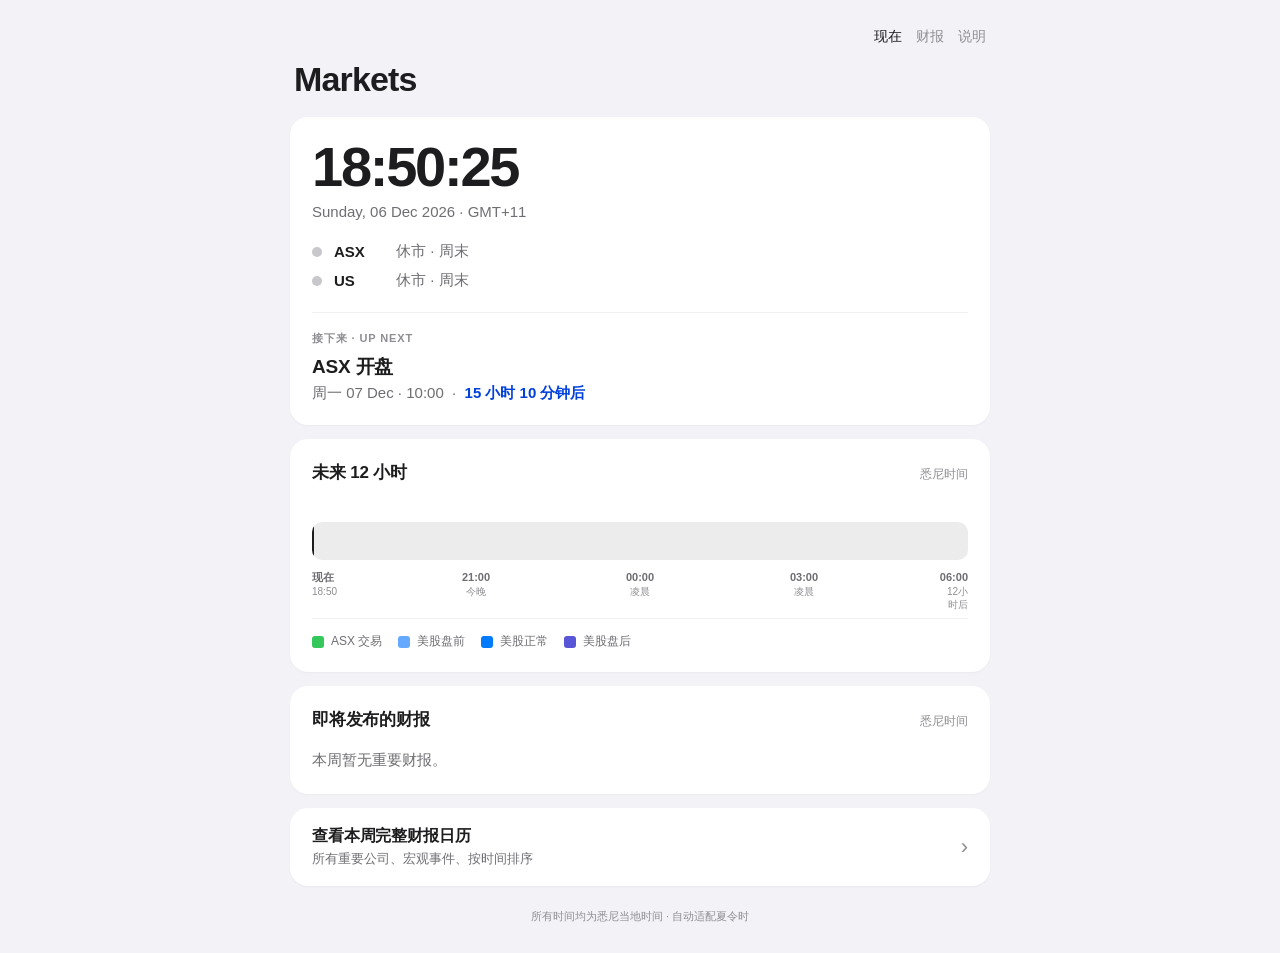
==== index.html @ 6c40d230 "upload file" ====
<!DOCTYPE html>
<html lang="zh-CN">
<head>
<meta charset="UTF-8" />
<meta name="viewport" content="width=device-width, initial-scale=1.0, viewport-fit=cover" />
<meta name="apple-mobile-web-app-capable" content="yes" />
<meta name="apple-mobile-web-app-status-bar-style" content="black-translucent" />
<title>Markets · 现在</title>
<link rel="icon" href="data:image/svg+xml,%3Csvg xmlns='http://www.w3.org/2000/svg' viewBox='0 0 100 100'%3E%3Crect width='100' height='100' rx='22' fill='%23000'/%3E%3Cpath d='M20 65L40 45L55 60L80 30' stroke='%2330d158' stroke-width='8' stroke-linecap='round' stroke-linejoin='round' fill='none'/%3E%3C/svg%3E" />
<link rel="stylesheet" href="style.css" />
</head>
<body>
<div class="wrap">

  <nav class="nav">
    <span></span>
    <div class="nav-links">
      <a href="index.html" class="is-current">现在</a>
      <a href="earnings.html">财报</a>
      <a href="about.html">说明</a>
    </div>
  </nav>

  <h1 class="page-title">Markets</h1>

  <!-- Hero -->
  <div class="card">
    <h2 class="hero-clock" id="clock">––:––:––</h2>
    <div class="hero-date" id="date">––</div>

    <div class="status-rows">
      <div class="status-row">
        <span class="status-dot" id="asx-dot"></span>
        <span class="status-name">ASX</span>
        <span class="status-detail" id="asx-detail">––</span>
      </div>
      <div class="status-row">
        <span class="status-dot" id="us-dot"></span>
        <span class="status-name">US</span>
        <span class="status-detail" id="us-detail">––</span>
      </div>
    </div>

    <div class="next-block">
      <p class="next-label">接下来 · UP NEXT</p>
      <p class="next-event" id="next-event">––</p>
      <p class="next-time"><span id="next-time">––</span> &nbsp;·&nbsp; <span class="next-countdown" id="next-countdown">––</span></p>
    </div>
  </div>

  <!-- Timeline (12 hours for homepage) -->
  <div class="card">
    <div class="card-head">
      <h3 class="card-title">未来 12 小时</h3>
      <span class="card-sub">悉尼时间</span>
    </div>

    <div class="tl-stage">
      <div class="tl-bar" id="tl-bar">
        <span class="tl-now"></span>
        <span class="tl-now-label">NOW</span>
      </div>
      <div class="tl-axis" id="tl-axis"></div>
    </div>

    <div class="tl-legend">
      <span class="tl-legend-item"><span class="legend-swatch" style="background: var(--green-soft)"></span>ASX 交易</span>
      <span class="tl-legend-item"><span class="legend-swatch" style="background: var(--blue-soft)"></span>美股盘前</span>
      <span class="tl-legend-item"><span class="legend-swatch" style="background: var(--blue)"></span>美股正常</span>
      <span class="tl-legend-item"><span class="legend-swatch" style="background: var(--indigo)"></span>美股盘后</span>
    </div>
  </div>

  <!-- Earnings preview: just next 2 -->
  <div class="card">
    <div class="card-head">
      <h3 class="card-title">即将发布的财报</h3>
      <span class="card-sub">悉尼时间</span>
    </div>
    <div id="agenda-preview"></div>
  </div>

  <a href="earnings.html" class="card-link">
    <div class="card-link-content">
      <p class="card-link-title">查看本周完整财报日历</p>
      <p class="card-link-desc">所有重要公司、宏观事件、按时间排序</p>
    </div>
    <span class="card-link-arrow">›</span>
  </a>

  <p class="foot">所有时间均为悉尼当地时间 · 自动适配夏令时</p>

</div>

<script src="markets.js"></script>
<script>
(function () {
  const M = window.MarketsLib;

  let lastTimelineMinute = -1;
  let lastAgendaHour = -1;

  function applyDot(el, state) {
    el.classList.remove('is-on', 'is-soon');
    if (state === 'open') el.classList.add('is-on');
    else if (state === 'soon') el.classList.add('is-soon');
  }

  function fmtSydneyShort(date) {
    const p = M.partsInTz(M.SYD, date);
    return '周' + M.DAY_CN[p.dayIdx] + ' ' + p.day + ' ' + p.month + ' · ' + M.fmtClock24(p);
  }

  function update() {
    const now = new Date();
    const sydP = M.partsInTz(M.SYD, now);

    document.getElementById('clock').textContent = M.fmtClockHMS(sydP);
    document.getElementById('date').textContent =
      M.DAY_LONG_EN[sydP.dayIdx] + ', ' + sydP.day + ' ' + sydP.month + ' ' + sydP.year + '  ·  ' + sydP.timeZoneName;

    const asxSt = M.asxStatusText(now);
    const usSt = M.usStatusText(now);
    applyDot(document.getElementById('asx-dot'), asxSt.state);
    applyDot(document.getElementById('us-dot'), usSt.state);
    document.getElementById('asx-detail').textContent = asxSt.text;
    document.getElementById('us-detail').textContent = usSt.text;

    const nx = M.findNextEvent(now);
    if (nx) {
      document.getElementById('next-event').textContent = nx.label;
      document.getElementById('next-time').textContent = fmtSydneyShort(nx.time);
      document.getElementById('next-countdown').textContent = M.fmtCountdown(nx.time - now);
    }

    const minuteKey = Math.floor(now.getTime() / 60000);
    if (minuteKey !== lastTimelineMinute) {
      M.renderTimeline(now, document.getElementById('tl-bar'), document.getElementById('tl-axis'), 12);
      lastTimelineMinute = minuteKey;
    }

    const hourKey = Math.floor(now.getTime() / 3600000);
    if (hourKey !== lastAgendaHour) {
      M.renderAgenda(now, document.getElementById('agenda-preview'), { limit: 2 });
      lastAgendaHour = hourKey;
    }

    let tabState = '';
    if (asxSt.state === 'open' && usSt.state === 'open') tabState = 'ASX & US 开市';
    else if (asxSt.state === 'open') tabState = 'ASX 开市';
    else if (usSt.state === 'open') tabState = '美股开市';
    else if (usSt.state === 'soon') tabState = usSt.text;
    else if (asxSt.state === 'soon') tabState = asxSt.text;
    else tabState = '休市';
    document.title = tabState + ' · Markets';
  }

  update();
  setInterval(update, 1000);
})();
</script>
</body>
</html>
---- style.css ----
:root {
  --bg: #f2f2f7;
  --card: #ffffff;
  --text-1: #1d1d1f;
  --text-2: #6e6e73;
  --text-3: #8e8e93;
  --text-4: #c7c7cc;
  --border: rgba(60, 60, 67, 0.10);
  --divider: rgba(60, 60, 67, 0.07);
  --green: #30d158;
  --green-soft: #34c759;
  --green-bg: rgba(48, 209, 88, 0.14);
  --green-text: #1f7f3b;
  --orange: #ff9500;
  --orange-bg: rgba(255, 149, 0, 0.14);
  --orange-text: #b65b00;
  --blue: #007aff;
  --blue-soft: #64a8ff;
  --blue-bg: rgba(0, 122, 255, 0.14);
  --blue-text: #0040dd;
  --indigo: #5856d6;
  --gray-bg: rgba(120, 120, 128, 0.12);
  --gray-text: #6e6e73;
  --closed-track: rgba(120, 120, 128, 0.14);
  --shadow: 0 1px 2px rgba(0, 0, 0, 0.04);
}

@media (prefers-color-scheme: dark) {
  :root {
    --bg: #000000;
    --card: #1c1c1e;
    --text-1: #ffffff;
    --text-2: rgba(235, 235, 245, 0.6);
    --text-3: rgba(235, 235, 245, 0.45);
    --text-4: rgba(235, 235, 245, 0.25);
    --border: rgba(84, 84, 88, 0.32);
    --divider: rgba(84, 84, 88, 0.22);
    --green-bg: rgba(48, 209, 88, 0.20);
    --green-text: #30d158;
    --orange-bg: rgba(255, 159, 10, 0.20);
    --orange-text: #ff9f0a;
    --blue: #0a84ff;
    --blue-soft: #4ea3ff;
    --blue-bg: rgba(10, 132, 255, 0.20);
    --blue-text: #64d2ff;
    --indigo: #5e5ce6;
    --gray-bg: rgba(120, 120, 128, 0.32);
    --gray-text: rgba(235, 235, 245, 0.6);
    --closed-track: rgba(120, 120, 128, 0.18);
    --shadow: 0 1px 2px rgba(0, 0, 0, 0.4);
  }
}

* { box-sizing: border-box; -webkit-tap-highlight-color: transparent; }
html, body { margin: 0; padding: 0; }
body {
  font-family: -apple-system, BlinkMacSystemFont, "SF Pro Display", "SF Pro Text", "PingFang SC", "Helvetica Neue", "Segoe UI", Roboto, sans-serif;
  -webkit-font-smoothing: antialiased;
  -moz-osx-font-smoothing: grayscale;
  background: var(--bg);
  color: var(--text-1);
  min-height: 100vh;
  padding: max(28px, env(safe-area-inset-top)) 16px max(28px, env(safe-area-inset-bottom));
}

a { color: var(--blue-text); text-decoration: none; }
a:hover { text-decoration: underline; }

.wrap { max-width: 700px; margin: 0 auto; }

/* ─── Top nav ─── */
.nav {
  display: flex; align-items: center; justify-content: space-between;
  margin: 0 4px 14px;
  font-size: 14px;
}
.nav-back {
  color: var(--blue-text);
  font-weight: 500;
  display: inline-flex; align-items: center; gap: 4px;
}
.nav-links { display: flex; gap: 14px; }
.nav-links a {
  color: var(--text-3);
  font-weight: 500;
}
.nav-links a.is-current {
  color: var(--text-1);
}

.page-title {
  font-size: 34px; font-weight: 700; margin: 0 4px 18px;
  letter-spacing: -0.025em;
}
.page-subtitle {
  font-size: 14px; color: var(--text-2);
  margin: -10px 4px 18px;
  font-weight: 400;
}

/* ─── Card ─── */
.card {
  background: var(--card);
  border-radius: 18px;
  padding: 22px 22px;
  margin-bottom: 14px;
  box-shadow: var(--shadow);
}
.card-link {
  display: block;
  background: var(--card);
  border-radius: 18px;
  padding: 18px 22px;
  margin-bottom: 14px;
  box-shadow: var(--shadow);
  color: var(--text-1);
  display: flex; align-items: center; justify-content: space-between;
  transition: opacity 0.15s;
}
.card-link:hover { opacity: 0.7; text-decoration: none; }
.card-link-content { flex: 1; }
.card-link-title {
  font-size: 16px; font-weight: 600;
  margin: 0 0 3px;
  letter-spacing: -0.01em;
}
.card-link-desc {
  font-size: 13px; color: var(--text-2);
  margin: 0;
}
.card-link-arrow {
  font-size: 22px; color: var(--text-3);
  margin-left: 12px;
  font-weight: 300;
}

/* ─── Hero clock ─── */
.hero-clock {
  font-size: 56px; font-weight: 600;
  letter-spacing: -0.04em;
  font-variant-numeric: tabular-nums;
  line-height: 1;
  margin: 0;
  color: var(--text-1);
}
.hero-date {
  font-size: 15px; color: var(--text-2);
  margin: 8px 0 22px;
  font-variant-numeric: tabular-nums;
}

.status-rows { display: flex; flex-direction: column; gap: 10px; margin-bottom: 22px; }
.status-row {
  display: grid;
  grid-template-columns: auto 50px 1fr;
  align-items: center;
  gap: 12px;
  font-size: 15px;
}
.status-dot {
  width: 10px; height: 10px; border-radius: 50%;
  background: var(--text-4);
}
.status-dot.is-on {
  background: var(--green);
  box-shadow: 0 0 0 4px var(--green-bg);
  animation: pulse 2s ease-in-out infinite;
}
.status-dot.is-soon {
  background: var(--orange);
  box-shadow: 0 0 0 4px var(--orange-bg);
}
@keyframes pulse {
  0%, 100% { opacity: 1; }
  50% { opacity: 0.55; }
}
.status-name { font-weight: 600; color: var(--text-1); }
.status-detail { color: var(--text-2); }

.next-block {
  border-top: 0.5px solid var(--divider);
  padding-top: 18px;
}
.next-label {
  font-size: 11px; font-weight: 600;
  letter-spacing: 0.08em; text-transform: uppercase;
  color: var(--text-3); margin: 0 0 8px;
}
.next-event {
  font-size: 19px; font-weight: 600;
  color: var(--text-1); margin: 0 0 4px;
  letter-spacing: -0.01em;
}
.next-time {
  font-size: 15px; color: var(--text-2);
  font-variant-numeric: tabular-nums;
  margin: 0;
}
.next-countdown {
  color: var(--blue-text); font-weight: 600;
}

.card-head {
  display: flex; align-items: baseline; justify-content: space-between;
  margin: 0 0 18px;
  gap: 12px;
}
.card-title {
  font-size: 17px; font-weight: 600;
  color: var(--text-1); margin: 0;
  letter-spacing: -0.01em;
}
.card-sub {
  font-size: 12px; color: var(--text-3);
  font-weight: 500;
}

/* ─── Timeline ─── */
.tl-stage {
  position: relative;
  padding-top: 20px;
}
.tl-bar {
  position: relative;
  height: 38px;
  background: var(--closed-track);
  border-radius: 10px;
  overflow: hidden;
}
.tl-seg {
  position: absolute; top: 0; bottom: 0;
  display: flex; align-items: center;
  padding: 0 10px;
  overflow: hidden;
  font-size: 11px;
  font-weight: 600;
  letter-spacing: 0.01em;
  color: rgba(255,255,255,0.95);
  white-space: nowrap;
}
.tl-seg.is-tight { padding: 0 4px; font-size: 10px; }
.tl-seg.is-narrow { padding: 0; }
.tl-seg.is-narrow .tl-seg-label { display: none; }

.seg-asx { background: var(--green-soft); }
.seg-us-pre { background: var(--blue-soft); }
.seg-us-reg { background: var(--blue); }
.seg-us-post { background: var(--indigo); }

.tl-now {
  position: absolute;
  top: -8px; bottom: -8px;
  left: 0;
  width: 2px;
  background: var(--text-1);
  z-index: 5;
  border-radius: 2px;
}
.tl-now::before {
  content: '';
  position: absolute;
  top: -3px;
  left: -3px;
  width: 8px; height: 8px;
  border-radius: 50%;
  background: var(--text-1);
}
.tl-now-label {
  position: absolute;
  top: -22px;
  left: 0;
  transform: translateX(-50%);
  font-size: 10px;
  font-weight: 700;
  letter-spacing: 0.08em;
  color: var(--text-1);
  background: var(--card);
  padding: 1px 6px;
  border-radius: 4px;
  z-index: 6;
}

.tl-axis {
  position: relative;
  margin: 10px 0 0;
  height: 32px;
  font-size: 11px;
  color: var(--text-3);
  font-variant-numeric: tabular-nums;
}
.tl-axis-tick {
  position: absolute;
  top: 0;
  transform: translateX(-50%);
  text-align: center;
  line-height: 1.35;
}
.tl-axis-tick.is-edge:first-child { transform: translateX(0); text-align: left; }
.tl-axis-tick.is-edge:last-child { transform: translateX(-100%); text-align: right; }
.tl-axis-tick .num { display: block; font-weight: 600; color: var(--text-2); }
.tl-axis-tick .lbl { display: block; font-size: 10px; color: var(--text-3); }

.tl-legend {
  display: flex; flex-wrap: wrap; gap: 10px 16px;
  margin: 16px 0 0;
  padding: 14px 0 0;
  border-top: 0.5px solid var(--divider);
  font-size: 12px;
  color: var(--text-2);
}
.tl-legend-item {
  display: inline-flex; align-items: center; gap: 7px;
}
.legend-swatch {
  width: 12px; height: 12px; border-radius: 3px;
  flex: none;
}

/* ─── Agenda ─── */
.agenda-item {
  padding: 16px 0;
  border-top: 0.5px solid var(--divider);
}
.agenda-item:first-child { padding-top: 4px; border-top: 0; }

.agenda-when {
  display: flex; align-items: baseline; justify-content: space-between;
  margin: 0 0 6px;
  gap: 8px;
  flex-wrap: wrap;
}
.agenda-time {
  font-size: 14px; font-weight: 600;
  color: var(--text-1);
  font-variant-numeric: tabular-nums;
  letter-spacing: -0.005em;
}
.agenda-time-rel {
  color: var(--text-3);
  font-weight: 500;
  margin-left: 6px;
}
.agenda-tag {
  font-size: 11px; font-weight: 600;
  padding: 3px 9px; border-radius: 999px;
  letter-spacing: 0.02em;
  background: var(--gray-bg);
  color: var(--gray-text);
  white-space: nowrap;
}
.agenda-tag.is-major {
  background: var(--blue-bg);
  color: var(--blue-text);
}
.agenda-cos {
  font-size: 15px; color: var(--text-1);
  line-height: 1.5;
  margin: 0;
}
.agenda-cos.is-major { font-weight: 600; }
.agenda-extra {
  font-size: 13px; color: var(--text-2);
  margin: 4px 0 0;
  line-height: 1.5;
}
.agenda-event {
  font-size: 13px; color: var(--text-3);
  margin: 6px 0 0;
  display: flex; align-items: center; gap: 6px;
}
.agenda-event::before {
  content: '';
  width: 4px; height: 4px;
  border-radius: 50%;
  background: var(--text-3);
  flex: none;
}

/* ─── About page specifics ─── */
.about-section {
  margin-bottom: 22px;
}
.about-section h3 {
  font-size: 15px; font-weight: 600;
  margin: 0 0 8px;
  color: var(--text-1);
}
.about-section p {
  font-size: 14px; color: var(--text-2);
  line-height: 1.6;
  margin: 0 0 8px;
}
.about-section ul {
  font-size: 14px; color: var(--text-2);
  line-height: 1.7;
  margin: 0; padding-left: 18px;
}

.foot {
  font-size: 11px;
  color: var(--text-3);
  margin: 22px 4px 0;
  line-height: 1.6;
  text-align: center;
}

@media (max-width: 480px) {
  .hero-clock { font-size: 46px; }
  .page-title { font-size: 28px; }
  .card { padding: 18px 18px; border-radius: 14px; }
  .card-link { padding: 16px 18px; border-radius: 14px; }
  .status-row { grid-template-columns: auto 44px 1fr; gap: 10px; font-size: 14px; }
  .next-event { font-size: 17px; }
  .tl-bar { height: 34px; }
  .tl-seg { font-size: 10px; padding: 0 6px; }
  .tl-axis-tick .num { font-size: 11px; }
}
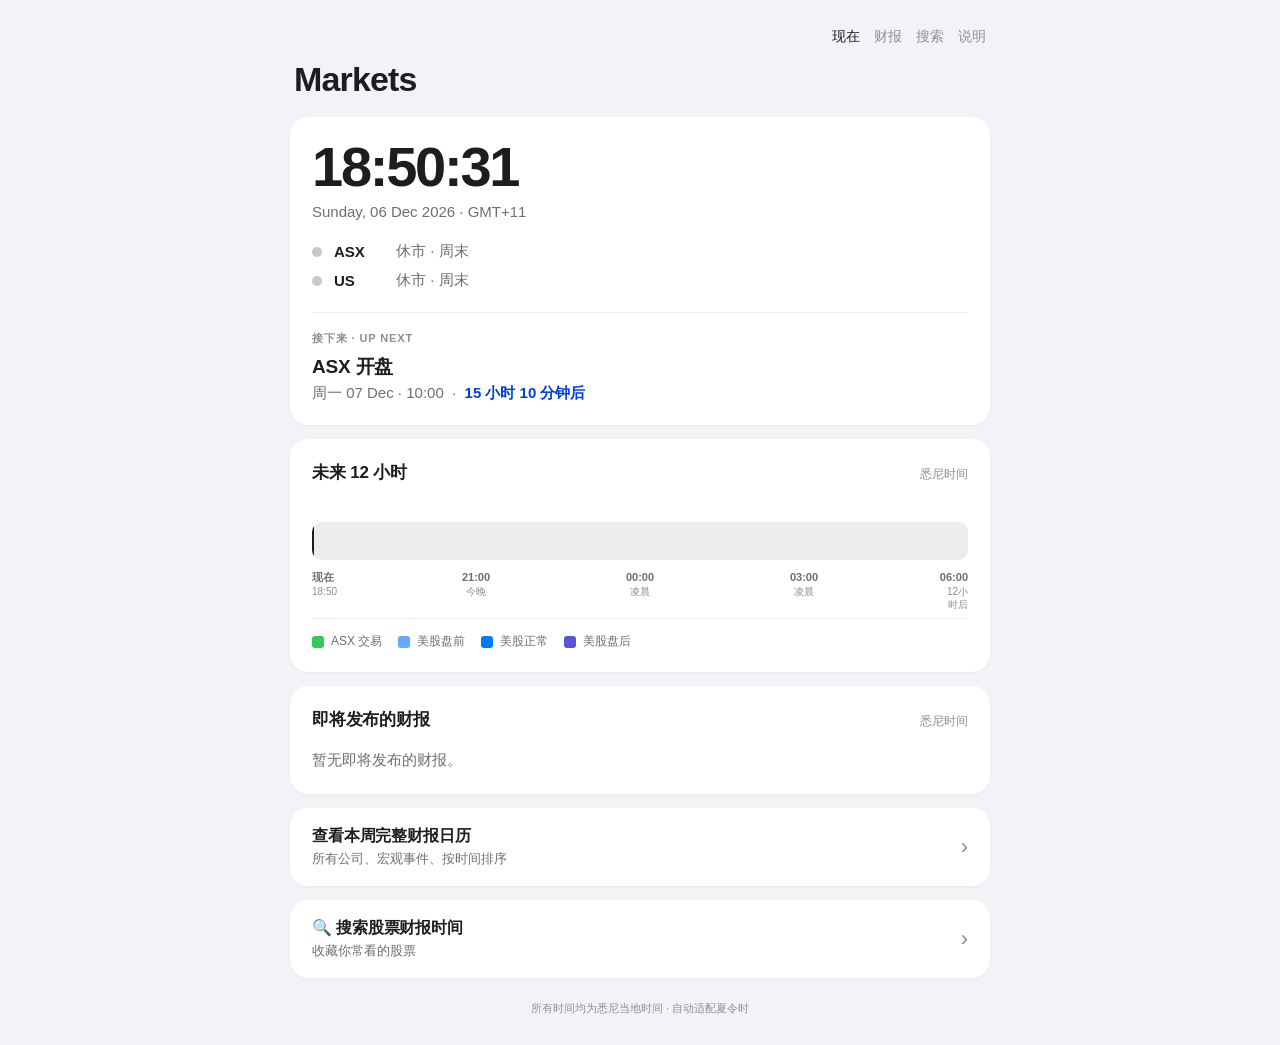
==== commit b75e9a45: "Upload 90 days of data" ====
--- a/index.html
+++ b/index.html
@@ -17,13 +17,13 @@
     <div class="nav-links">
       <a href="index.html" class="is-current">现在</a>
       <a href="earnings.html">财报</a>
+      <a href="search.html">搜索</a>
       <a href="about.html">说明</a>
     </div>
   </nav>
 
   <h1 class="page-title">Markets</h1>
 
-  <!-- Hero -->
   <div class="card">
     <h2 class="hero-clock" id="clock">––:––:––</h2>
     <div class="hero-date" id="date">––</div>
@@ -48,13 +48,21 @@
     </div>
   </div>
 
-  <!-- Timeline (12 hours for homepage) -->
+  <!-- My favourites mini -->
+  <div class="card" id="fav-mini-card" style="display:none;">
+    <div class="card-head">
+      <h3 class="card-title">⭐ 我的关注</h3>
+      <span class="card-sub"><a href="search.html" style="color: var(--text-3);">管理 ›</a></span>
+    </div>
+    <div id="fav-mini-list"></div>
+  </div>
+
+  <!-- Timeline 12h -->
   <div class="card">
     <div class="card-head">
       <h3 class="card-title">未来 12 小时</h3>
       <span class="card-sub">悉尼时间</span>
     </div>
-
     <div class="tl-stage">
       <div class="tl-bar" id="tl-bar">
         <span class="tl-now"></span>
@@ -62,7 +70,6 @@
       </div>
       <div class="tl-axis" id="tl-axis"></div>
     </div>
-
     <div class="tl-legend">
       <span class="tl-legend-item"><span class="legend-swatch" style="background: var(--green-soft)"></span>ASX 交易</span>
       <span class="tl-legend-item"><span class="legend-swatch" style="background: var(--blue-soft)"></span>美股盘前</span>
@@ -71,7 +78,6 @@
     </div>
   </div>
 
-  <!-- Earnings preview: just next 2 -->
   <div class="card">
     <div class="card-head">
       <h3 class="card-title">即将发布的财报</h3>
@@ -83,7 +89,15 @@
   <a href="earnings.html" class="card-link">
     <div class="card-link-content">
       <p class="card-link-title">查看本周完整财报日历</p>
-      <p class="card-link-desc">所有重要公司、宏观事件、按时间排序</p>
+      <p class="card-link-desc">所有公司、宏观事件、按时间排序</p>
+    </div>
+    <span class="card-link-arrow">›</span>
+  </a>
+
+  <a href="search.html" class="card-link">
+    <div class="card-link-content">
+      <p class="card-link-title">🔍 搜索股票财报时间</p>
+      <p class="card-link-desc">收藏你常看的股票</p>
     </div>
     <span class="card-link-arrow">›</span>
   </a>
@@ -109,6 +123,51 @@
   function fmtSydneyShort(date) {
     const p = M.partsInTz(M.SYD, date);
     return '周' + M.DAY_CN[p.dayIdx] + ' ' + p.day + ' ' + p.month + ' · ' + M.fmtClock24(p);
+  }
+
+  function renderFavMini() {
+    const now = new Date();
+    const favs = M.getFavouriteEarnings(now);
+    const card = document.getElementById('fav-mini-card');
+    const list = document.getElementById('fav-mini-list');
+
+    if (favs.length === 0) {
+      card.style.display = 'none';
+      return;
+    }
+    card.style.display = '';
+
+    // Show next 5 by date
+    const visible = favs.slice(0, 5);
+    list.innerHTML = '';
+    visible.forEach(f => {
+      const row = document.createElement('div');
+      row.className = 'fav-mini-row';
+      if (f.missing) {
+        row.innerHTML = `
+          <span class="fav-mini-sym">${f.symbol}</span>
+          <span class="fav-mini-when is-missing">90 天内无安排</span>
+        `;
+      } else {
+        const rel = M.relativeDay(f.sydDate, now);
+        const diffDays = Math.round((f.sydDate - now) / (24 * 3600 * 1000));
+        const tagText = f.t === 'BMO' ? '盘前' : '盘后';
+        row.innerHTML = `
+          <span class="fav-mini-sym">${f.symbol}</span>
+          <span class="fav-mini-when">
+            ${fmtSydneyShort(f.sydDate)} <span class="result-when-tag">${tagText}</span>
+            ${rel ? '<span class="fav-mini-rel">' + rel + '</span>' : ''}
+          </span>
+        `;
+      }
+      list.appendChild(row);
+    });
+    if (favs.length > 5) {
+      const more = document.createElement('div');
+      more.className = 'fav-mini-row';
+      more.innerHTML = `<span style="font-size:12px;color:var(--text-3);">还有 ${favs.length - 5} 只</span><span></span>`;
+      list.appendChild(more);
+    }
   }
 
   function update() {
@@ -157,6 +216,10 @@
 
   update();
   setInterval(update, 1000);
+
+  // Render favs once data loads
+  M.onEarningsUpdate(renderFavMini);
+  renderFavMini();  // initial (will be empty until data loads)
 })();
 </script>
 </body>
--- a/style.css
+++ b/style.css
@@ -19,10 +19,13 @@
   --blue-bg: rgba(0, 122, 255, 0.14);
   --blue-text: #0040dd;
   --indigo: #5856d6;
+  --yellow: #ffcc00;
+  --yellow-bg: rgba(255, 204, 0, 0.18);
   --gray-bg: rgba(120, 120, 128, 0.12);
   --gray-text: #6e6e73;
   --closed-track: rgba(120, 120, 128, 0.14);
   --shadow: 0 1px 2px rgba(0, 0, 0, 0.04);
+  --input-bg: rgba(120, 120, 128, 0.12);
 }
 
 @media (prefers-color-scheme: dark) {
@@ -44,10 +47,13 @@
     --blue-bg: rgba(10, 132, 255, 0.20);
     --blue-text: #64d2ff;
     --indigo: #5e5ce6;
+    --yellow: #ffd60a;
+    --yellow-bg: rgba(255, 214, 10, 0.22);
     --gray-bg: rgba(120, 120, 128, 0.32);
     --gray-text: rgba(235, 235, 245, 0.6);
     --closed-track: rgba(120, 120, 128, 0.18);
     --shadow: 0 1px 2px rgba(0, 0, 0, 0.4);
+    --input-bg: rgba(120, 120, 128, 0.24);
   }
 }
 
@@ -68,7 +74,6 @@
 
 .wrap { max-width: 700px; margin: 0 auto; }
 
-/* ─── Top nav ─── */
 .nav {
   display: flex; align-items: center; justify-content: space-between;
   margin: 0 4px 14px;
@@ -98,7 +103,6 @@
   font-weight: 400;
 }
 
-/* ─── Card ─── */
 .card {
   background: var(--card);
   border-radius: 18px;
@@ -107,7 +111,6 @@
   box-shadow: var(--shadow);
 }
 .card-link {
-  display: block;
   background: var(--card);
   border-radius: 18px;
   padding: 18px 22px;
@@ -134,7 +137,6 @@
   font-weight: 300;
 }
 
-/* ─── Hero clock ─── */
 .hero-clock {
   font-size: 56px; font-weight: 600;
   letter-spacing: -0.04em;
@@ -376,10 +378,182 @@
   flex: none;
 }
 
+/* ─── Search box ─── */
+.search-wrap {
+  position: relative;
+  margin-bottom: 18px;
+}
+.search-input {
+  width: 100%;
+  padding: 14px 16px 14px 44px;
+  font-size: 17px;  /* prevents iOS zoom-on-focus */
+  font-family: inherit;
+  color: var(--text-1);
+  background: var(--input-bg);
+  border: none;
+  border-radius: 12px;
+  outline: none;
+  -webkit-appearance: none;
+  appearance: none;
+}
+.search-input::placeholder { color: var(--text-3); }
+.search-input:focus {
+  box-shadow: 0 0 0 3px var(--blue-bg);
+}
+.search-icon {
+  position: absolute;
+  left: 14px;
+  top: 50%;
+  transform: translateY(-50%);
+  width: 18px; height: 18px;
+  color: var(--text-3);
+  pointer-events: none;
+}
+.search-clear {
+  position: absolute;
+  right: 8px;
+  top: 50%;
+  transform: translateY(-50%);
+  width: 28px; height: 28px;
+  border: none;
+  background: rgba(120, 120, 128, 0.4);
+  color: var(--card);
+  border-radius: 50%;
+  font-size: 14px;
+  cursor: pointer;
+  display: none;
+  align-items: center; justify-content: center;
+}
+.search-clear.is-visible { display: flex; }
+
+.search-meta {
+  font-size: 12px; color: var(--text-3);
+  margin: 0 4px 8px;
+}
+
+/* ─── Result rows ─── */
+.result-row {
+  display: grid;
+  grid-template-columns: 1fr auto auto;
+  gap: 12px;
+  padding: 14px 0;
+  border-top: 0.5px solid var(--divider);
+  align-items: center;
+}
+.result-row:first-child { border-top: 0; padding-top: 4px; }
+
+.result-info { min-width: 0; }
+.result-sym {
+  font-size: 15px;
+  font-weight: 600;
+  color: var(--text-1);
+  letter-spacing: -0.01em;
+}
+.result-name {
+  font-size: 13px;
+  color: var(--text-2);
+  font-weight: 400;
+  margin-left: 6px;
+}
+.result-when {
+  font-size: 13px;
+  color: var(--text-2);
+  margin-top: 3px;
+  font-variant-numeric: tabular-nums;
+}
+.result-when-tag {
+  display: inline-block;
+  font-size: 10px;
+  padding: 1px 6px;
+  background: var(--gray-bg);
+  color: var(--gray-text);
+  border-radius: 999px;
+  margin-left: 4px;
+  font-weight: 500;
+  vertical-align: 1px;
+}
+.result-when-tag.is-major {
+  background: var(--blue-bg);
+  color: var(--blue-text);
+}
+.result-rel {
+  font-size: 13px;
+  color: var(--text-3);
+  font-variant-numeric: tabular-nums;
+  text-align: right;
+  white-space: nowrap;
+}
+.result-rel.is-soon { color: var(--orange-text); font-weight: 600; }
+
+.fav-btn {
+  width: 36px; height: 36px;
+  border: none;
+  background: transparent;
+  cursor: pointer;
+  border-radius: 50%;
+  display: flex;
+  align-items: center;
+  justify-content: center;
+  transition: background 0.15s;
+  padding: 0;
+}
+.fav-btn:hover { background: var(--gray-bg); }
+.fav-btn:active { background: var(--yellow-bg); }
+.fav-btn svg {
+  width: 22px; height: 22px;
+  fill: none;
+  stroke: var(--text-3);
+  stroke-width: 1.7;
+  stroke-linejoin: round;
+  transition: fill 0.2s, stroke 0.2s;
+}
+.fav-btn.is-fav svg {
+  fill: var(--yellow);
+  stroke: var(--yellow);
+}
+
+.empty {
+  text-align: center;
+  color: var(--text-3);
+  font-size: 14px;
+  padding: 28px 16px;
+  line-height: 1.6;
+}
+.empty .icon {
+  font-size: 32px;
+  margin-bottom: 8px;
+}
+
+/* ─── Favourites preview on homepage ─── */
+.fav-mini-row {
+  display: flex;
+  align-items: baseline;
+  justify-content: space-between;
+  padding: 10px 0;
+  border-top: 0.5px solid var(--divider);
+  gap: 8px;
+}
+.fav-mini-row:first-child { border-top: 0; padding-top: 4px; }
+.fav-mini-sym {
+  font-size: 14px;
+  font-weight: 600;
+  color: var(--text-1);
+}
+.fav-mini-when {
+  font-size: 13px;
+  color: var(--text-2);
+  font-variant-numeric: tabular-nums;
+  text-align: right;
+}
+.fav-mini-when.is-missing { color: var(--text-3); font-style: italic; }
+.fav-mini-rel {
+  font-size: 11px;
+  color: var(--text-3);
+  margin-left: 6px;
+}
+
 /* ─── About page specifics ─── */
-.about-section {
-  margin-bottom: 22px;
-}
+.about-section { margin-bottom: 22px; }
 .about-section h3 {
   font-size: 15px; font-weight: 600;
   margin: 0 0 8px;
@@ -414,4 +588,7 @@
   .tl-bar { height: 34px; }
   .tl-seg { font-size: 10px; padding: 0 6px; }
   .tl-axis-tick .num { font-size: 11px; }
-}
+  .result-row { gap: 8px; padding: 12px 0; }
+  .result-sym { font-size: 14px; }
+  .result-name { display: block; margin-left: 0; margin-top: 2px; font-size: 12px; }
+}
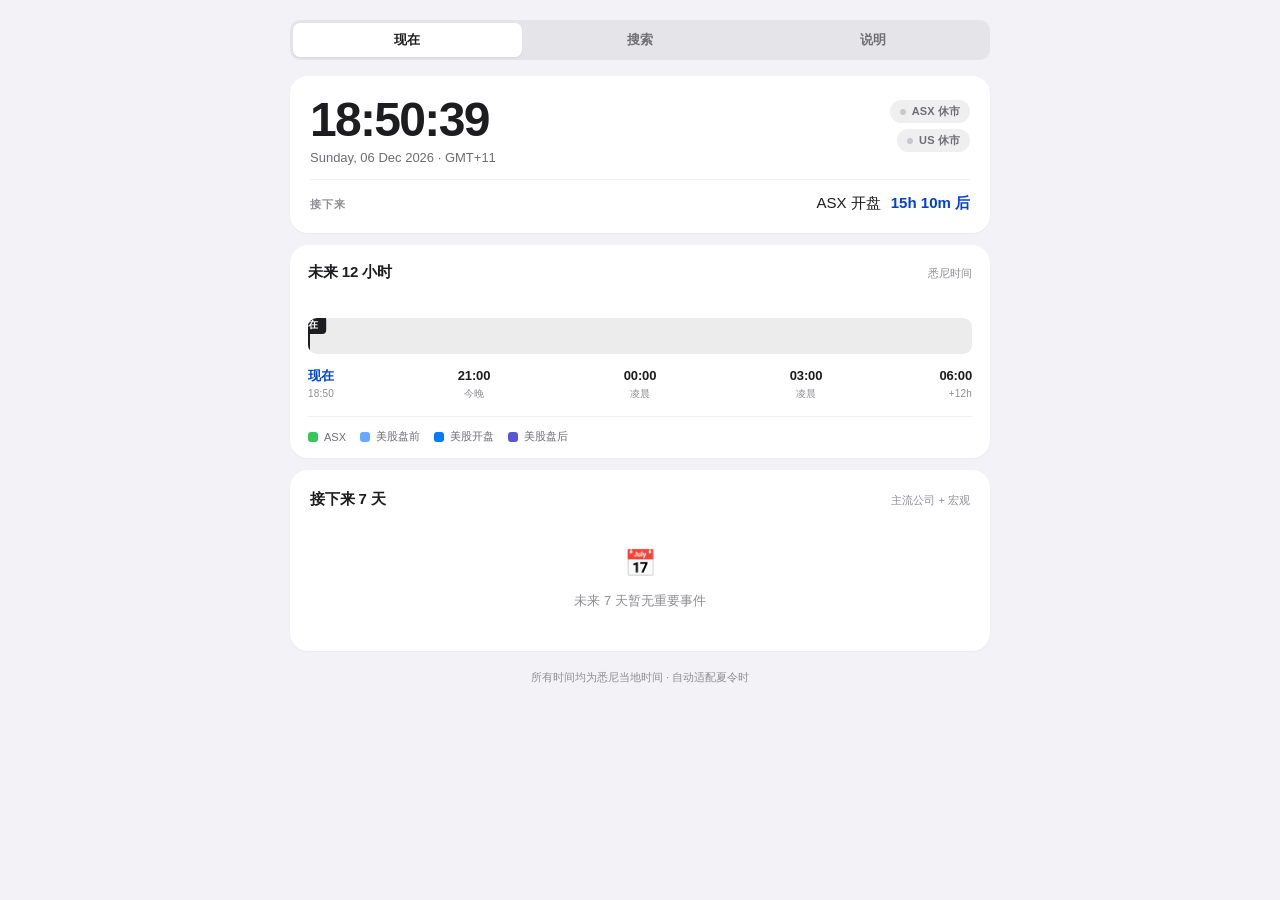
==== commit 84806cfa: "Add files via upload 180 days" ====
--- a/index.html
+++ b/index.html
@@ -5,60 +5,48 @@
 <meta name="viewport" content="width=device-width, initial-scale=1.0, viewport-fit=cover" />
 <meta name="apple-mobile-web-app-capable" content="yes" />
 <meta name="apple-mobile-web-app-status-bar-style" content="black-translucent" />
-<title>Markets · 现在</title>
+<title>Markets</title>
 <link rel="icon" href="data:image/svg+xml,%3Csvg xmlns='http://www.w3.org/2000/svg' viewBox='0 0 100 100'%3E%3Crect width='100' height='100' rx='22' fill='%23000'/%3E%3Cpath d='M20 65L40 45L55 60L80 30' stroke='%2330d158' stroke-width='8' stroke-linecap='round' stroke-linejoin='round' fill='none'/%3E%3C/svg%3E" />
 <link rel="stylesheet" href="style.css" />
 </head>
 <body>
 <div class="wrap">
 
-  <nav class="nav">
-    <span></span>
-    <div class="nav-links">
-      <a href="index.html" class="is-current">现在</a>
-      <a href="earnings.html">财报</a>
-      <a href="search.html">搜索</a>
-      <a href="about.html">说明</a>
-    </div>
+  <nav class="tabs">
+    <a href="index.html" class="is-current">现在</a>
+    <a href="search.html">搜索</a>
+    <a href="about.html">说明</a>
   </nav>
 
-  <h1 class="page-title">Markets</h1>
-
-  <div class="card">
-    <h2 class="hero-clock" id="clock">––:––:––</h2>
-    <div class="hero-date" id="date">––</div>
-
-    <div class="status-rows">
-      <div class="status-row">
-        <span class="status-dot" id="asx-dot"></span>
-        <span class="status-name">ASX</span>
-        <span class="status-detail" id="asx-detail">––</span>
+  <!-- Hero: clock + status combined -->
+  <div class="card hero">
+    <div class="hero-top">
+      <div>
+        <div class="hero-clock" id="clock">––:––:––</div>
+        <div class="hero-date" id="date">––</div>
       </div>
-      <div class="status-row">
-        <span class="status-dot" id="us-dot"></span>
-        <span class="status-name">US</span>
-        <span class="status-detail" id="us-detail">––</span>
+      <div class="hero-status">
+        <span class="status-pill is-off" id="asx-pill">
+          <span class="dot"></span>
+          <span>ASX <span id="asx-detail">––</span></span>
+        </span>
+        <span class="status-pill is-off" id="us-pill">
+          <span class="dot"></span>
+          <span>US <span id="us-detail">––</span></span>
+        </span>
       </div>
     </div>
-
-    <div class="next-block">
-      <p class="next-label">接下来 · UP NEXT</p>
-      <p class="next-event" id="next-event">––</p>
-      <p class="next-time"><span id="next-time">––</span> &nbsp;·&nbsp; <span class="next-countdown" id="next-countdown">––</span></p>
+    <div class="hero-next">
+      <span class="hero-next-label">接下来</span>
+      <span class="hero-next-text">
+        <span id="next-event">––</span>
+        <span class="countdown" id="next-countdown">––</span>
+      </span>
     </div>
   </div>
 
-  <!-- My favourites mini -->
-  <div class="card" id="fav-mini-card" style="display:none;">
-    <div class="card-head">
-      <h3 class="card-title">⭐ 我的关注</h3>
-      <span class="card-sub"><a href="search.html" style="color: var(--text-3);">管理 ›</a></span>
-    </div>
-    <div id="fav-mini-list"></div>
-  </div>
-
-  <!-- Timeline 12h -->
-  <div class="card">
+  <!-- Timeline -->
+  <div class="card tl-card">
     <div class="card-head">
       <h3 class="card-title">未来 12 小时</h3>
       <span class="card-sub">悉尼时间</span>
@@ -66,41 +54,26 @@
     <div class="tl-stage">
       <div class="tl-bar" id="tl-bar">
         <span class="tl-now"></span>
-        <span class="tl-now-label">NOW</span>
+        <span class="tl-now-label">现在</span>
       </div>
       <div class="tl-axis" id="tl-axis"></div>
     </div>
     <div class="tl-legend">
-      <span class="tl-legend-item"><span class="legend-swatch" style="background: var(--green-soft)"></span>ASX 交易</span>
+      <span class="tl-legend-item"><span class="legend-swatch" style="background: var(--green-soft)"></span>ASX</span>
       <span class="tl-legend-item"><span class="legend-swatch" style="background: var(--blue-soft)"></span>美股盘前</span>
-      <span class="tl-legend-item"><span class="legend-swatch" style="background: var(--blue)"></span>美股正常</span>
+      <span class="tl-legend-item"><span class="legend-swatch" style="background: var(--blue)"></span>美股开盘</span>
       <span class="tl-legend-item"><span class="legend-swatch" style="background: var(--indigo)"></span>美股盘后</span>
     </div>
   </div>
 
+  <!-- Unified 7-day agenda: favs + major earnings + macro events -->
   <div class="card">
     <div class="card-head">
-      <h3 class="card-title">即将发布的财报</h3>
-      <span class="card-sub">悉尼时间</span>
+      <h3 class="card-title">接下来 7 天</h3>
+      <span class="card-sub" id="agenda-sub">悉尼时间</span>
     </div>
-    <div id="agenda-preview"></div>
+    <div id="agenda-7"></div>
   </div>
-
-  <a href="earnings.html" class="card-link">
-    <div class="card-link-content">
-      <p class="card-link-title">查看本周完整财报日历</p>
-      <p class="card-link-desc">所有公司、宏观事件、按时间排序</p>
-    </div>
-    <span class="card-link-arrow">›</span>
-  </a>
-
-  <a href="search.html" class="card-link">
-    <div class="card-link-content">
-      <p class="card-link-title">🔍 搜索股票财报时间</p>
-      <p class="card-link-desc">收藏你常看的股票</p>
-    </div>
-    <span class="card-link-arrow">›</span>
-  </a>
 
   <p class="foot">所有时间均为悉尼当地时间 · 自动适配夏令时</p>
 
@@ -112,114 +85,86 @@
   const M = window.MarketsLib;
 
   let lastTimelineMinute = -1;
-  let lastAgendaHour = -1;
+  let lastAgendaMinute = -1;
 
-  function applyDot(el, state) {
-    el.classList.remove('is-on', 'is-soon');
-    if (state === 'open') el.classList.add('is-on');
-    else if (state === 'soon') el.classList.add('is-soon');
-  }
-
-  function fmtSydneyShort(date) {
-    const p = M.partsInTz(M.SYD, date);
-    return '周' + M.DAY_CN[p.dayIdx] + ' ' + p.day + ' ' + p.month + ' · ' + M.fmtClock24(p);
-  }
-
-  function renderFavMini() {
-    const now = new Date();
-    const favs = M.getFavouriteEarnings(now);
-    const card = document.getElementById('fav-mini-card');
-    const list = document.getElementById('fav-mini-list');
-
-    if (favs.length === 0) {
-      card.style.display = 'none';
-      return;
-    }
-    card.style.display = '';
-
-    // Show next 5 by date
-    const visible = favs.slice(0, 5);
-    list.innerHTML = '';
-    visible.forEach(f => {
-      const row = document.createElement('div');
-      row.className = 'fav-mini-row';
-      if (f.missing) {
-        row.innerHTML = `
-          <span class="fav-mini-sym">${f.symbol}</span>
-          <span class="fav-mini-when is-missing">90 天内无安排</span>
-        `;
-      } else {
-        const rel = M.relativeDay(f.sydDate, now);
-        const diffDays = Math.round((f.sydDate - now) / (24 * 3600 * 1000));
-        const tagText = f.t === 'BMO' ? '盘前' : '盘后';
-        row.innerHTML = `
-          <span class="fav-mini-sym">${f.symbol}</span>
-          <span class="fav-mini-when">
-            ${fmtSydneyShort(f.sydDate)} <span class="result-when-tag">${tagText}</span>
-            ${rel ? '<span class="fav-mini-rel">' + rel + '</span>' : ''}
-          </span>
-        `;
-      }
-      list.appendChild(row);
-    });
-    if (favs.length > 5) {
-      const more = document.createElement('div');
-      more.className = 'fav-mini-row';
-      more.innerHTML = `<span style="font-size:12px;color:var(--text-3);">还有 ${favs.length - 5} 只</span><span></span>`;
-      list.appendChild(more);
-    }
+  function applyPill(el, state) {
+    el.classList.remove('is-on', 'is-soon', 'is-off');
+    el.classList.add('is-' + state);
   }
 
   function update() {
     const now = new Date();
     const sydP = M.partsInTz(M.SYD, now);
 
+    // Clock
     document.getElementById('clock').textContent = M.fmtClockHMS(sydP);
     document.getElementById('date').textContent =
-      M.DAY_LONG_EN[sydP.dayIdx] + ', ' + sydP.day + ' ' + sydP.month + ' ' + sydP.year + '  ·  ' + sydP.timeZoneName;
+      M.DAY_LONG_EN[sydP.dayIdx] + ', ' + sydP.day + ' ' + sydP.month + ' ' + sydP.year + ' · ' + sydP.timeZoneName;
 
+    // Status pills
     const asxSt = M.asxStatusText(now);
     const usSt = M.usStatusText(now);
-    applyDot(document.getElementById('asx-dot'), asxSt.state);
-    applyDot(document.getElementById('us-dot'), usSt.state);
+    applyPill(document.getElementById('asx-pill'), asxSt.state);
+    applyPill(document.getElementById('us-pill'), usSt.state);
     document.getElementById('asx-detail').textContent = asxSt.text;
     document.getElementById('us-detail').textContent = usSt.text;
 
+    // Up next
     const nx = M.findNextEvent(now);
     if (nx) {
       document.getElementById('next-event').textContent = nx.label;
-      document.getElementById('next-time').textContent = fmtSydneyShort(nx.time);
       document.getElementById('next-countdown').textContent = M.fmtCountdown(nx.time - now);
     }
 
+    // Timeline (rebuild every minute)
     const minuteKey = Math.floor(now.getTime() / 60000);
     if (minuteKey !== lastTimelineMinute) {
       M.renderTimeline(now, document.getElementById('tl-bar'), document.getElementById('tl-axis'), 12);
       lastTimelineMinute = minuteKey;
     }
 
-    const hourKey = Math.floor(now.getTime() / 3600000);
-    if (hourKey !== lastAgendaHour) {
-      M.renderAgenda(now, document.getElementById('agenda-preview'), { limit: 2 });
-      lastAgendaHour = hourKey;
+    // Agenda (rebuild every 5 minutes is plenty)
+    const agendaKey = Math.floor(now.getTime() / (5 * 60000));
+    if (agendaKey !== lastAgendaMinute) {
+      renderAgenda();
+      lastAgendaMinute = agendaKey;
     }
 
-    let tabState = '';
-    if (asxSt.state === 'open' && usSt.state === 'open') tabState = 'ASX & US 开市';
-    else if (asxSt.state === 'open') tabState = 'ASX 开市';
-    else if (usSt.state === 'open') tabState = '美股开市';
-    else if (usSt.state === 'soon') tabState = usSt.text;
-    else if (asxSt.state === 'soon') tabState = asxSt.text;
-    else tabState = '休市';
-    document.title = tabState + ' · Markets';
+    // Tab title
+    let tab = '';
+    if (asxSt.state === 'on' && usSt.state === 'on') tab = 'ASX & US 开市';
+    else if (asxSt.state === 'on') tab = 'ASX 开市';
+    else if (usSt.state === 'on') tab = '美股开市';
+    else if (usSt.state === 'soon') tab = '美股 ' + usSt.text;
+    else if (asxSt.state === 'soon') tab = 'ASX ' + asxSt.text;
+    else tab = '休市';
+    document.title = tab + ' · Markets';
+  }
+
+  function renderAgenda() {
+    const now = new Date();
+    const items = M.buildAgenda(now, { days: 7, includeMinor: false });
+    const container = document.getElementById('agenda-7');
+    M.renderAgendaItems(items, container, {
+      limit: 12,
+      showFavBtn: true,
+      onChange: renderAgenda,
+      emptyMsg: '未来 7 天暂无重要事件'
+    });
+
+    // Update sub label
+    const favs = M.getFavourites();
+    const subEl = document.getElementById('agenda-sub');
+    if (favs.length > 0) {
+      subEl.textContent = '⭐ ' + favs.length + ' 只关注';
+    } else {
+      subEl.textContent = '主流公司 + 宏观';
+    }
   }
 
   update();
   setInterval(update, 1000);
-
-  // Render favs once data loads
-  M.onEarningsUpdate(renderFavMini);
-  renderFavMini();  // initial (will be empty until data loads)
+  M.onEarningsUpdate(renderAgenda);
 })();
 </script>
 </body>
--- a/style.css
+++ b/style.css
@@ -5,24 +5,36 @@
   --text-2: #6e6e73;
   --text-3: #8e8e93;
   --text-4: #c7c7cc;
-  --border: rgba(60, 60, 67, 0.10);
   --divider: rgba(60, 60, 67, 0.07);
+
   --green: #30d158;
   --green-soft: #34c759;
   --green-bg: rgba(48, 209, 88, 0.14);
   --green-text: #1f7f3b;
+
   --orange: #ff9500;
   --orange-bg: rgba(255, 149, 0, 0.14);
   --orange-text: #b65b00;
+
   --blue: #007aff;
   --blue-soft: #64a8ff;
   --blue-bg: rgba(0, 122, 255, 0.14);
   --blue-text: #0040dd;
+
   --indigo: #5856d6;
+  --indigo-bg: rgba(88, 86, 214, 0.14);
+  --indigo-text: #3934a3;
+
   --yellow: #ffcc00;
   --yellow-bg: rgba(255, 204, 0, 0.18);
+
+  --red: #ff3b30;
+  --red-bg: rgba(255, 59, 48, 0.14);
+  --red-text: #c0392b;
+
   --gray-bg: rgba(120, 120, 128, 0.12);
   --gray-text: #6e6e73;
+
   --closed-track: rgba(120, 120, 128, 0.14);
   --shadow: 0 1px 2px rgba(0, 0, 0, 0.04);
   --input-bg: rgba(120, 120, 128, 0.12);
@@ -36,8 +48,8 @@
     --text-2: rgba(235, 235, 245, 0.6);
     --text-3: rgba(235, 235, 245, 0.45);
     --text-4: rgba(235, 235, 245, 0.25);
-    --border: rgba(84, 84, 88, 0.32);
     --divider: rgba(84, 84, 88, 0.22);
+
     --green-bg: rgba(48, 209, 88, 0.20);
     --green-text: #30d158;
     --orange-bg: rgba(255, 159, 10, 0.20);
@@ -47,8 +59,13 @@
     --blue-bg: rgba(10, 132, 255, 0.20);
     --blue-text: #64d2ff;
     --indigo: #5e5ce6;
+    --indigo-bg: rgba(94, 92, 230, 0.22);
+    --indigo-text: #a8a6ff;
     --yellow: #ffd60a;
     --yellow-bg: rgba(255, 214, 10, 0.22);
+    --red: #ff453a;
+    --red-bg: rgba(255, 69, 58, 0.18);
+    --red-text: #ff453a;
     --gray-bg: rgba(120, 120, 128, 0.32);
     --gray-text: rgba(235, 235, 245, 0.6);
     --closed-track: rgba(120, 120, 128, 0.18);
@@ -66,177 +83,176 @@
   background: var(--bg);
   color: var(--text-1);
   min-height: 100vh;
-  padding: max(28px, env(safe-area-inset-top)) 16px max(28px, env(safe-area-inset-bottom));
+  padding: max(20px, env(safe-area-inset-top)) 16px max(28px, env(safe-area-inset-bottom));
 }
 
 a { color: var(--blue-text); text-decoration: none; }
-a:hover { text-decoration: underline; }
 
 .wrap { max-width: 700px; margin: 0 auto; }
 
-.nav {
-  display: flex; align-items: center; justify-content: space-between;
-  margin: 0 4px 14px;
-  font-size: 14px;
-}
-.nav-back {
-  color: var(--blue-text);
-  font-weight: 500;
-  display: inline-flex; align-items: center; gap: 4px;
-}
-.nav-links { display: flex; gap: 14px; }
-.nav-links a {
-  color: var(--text-3);
-  font-weight: 500;
-}
-.nav-links a.is-current {
-  color: var(--text-1);
-}
-
-.page-title {
-  font-size: 34px; font-weight: 700; margin: 0 4px 18px;
-  letter-spacing: -0.025em;
-}
-.page-subtitle {
-  font-size: 14px; color: var(--text-2);
-  margin: -10px 4px 18px;
-  font-weight: 400;
-}
-
+/* ─── Top tab bar ─── */
+.tabs {
+  display: flex;
+  gap: 4px;
+  background: var(--gray-bg);
+  border-radius: 10px;
+  padding: 3px;
+  margin: 0 0 16px;
+}
+.tabs a {
+  flex: 1;
+  text-align: center;
+  padding: 8px 4px;
+  font-size: 13px;
+  font-weight: 600;
+  color: var(--text-2);
+  border-radius: 7px;
+  letter-spacing: 0.01em;
+  transition: background 0.15s, color 0.15s;
+}
+.tabs a.is-current {
+  background: var(--card);
+  color: var(--text-1);
+  box-shadow: 0 1px 2px rgba(0,0,0,0.06);
+}
+
+/* ─── Card base ─── */
 .card {
   background: var(--card);
   border-radius: 18px;
-  padding: 22px 22px;
-  margin-bottom: 14px;
+  padding: 20px;
+  margin-bottom: 12px;
   box-shadow: var(--shadow);
 }
-.card-link {
-  background: var(--card);
-  border-radius: 18px;
-  padding: 18px 22px;
-  margin-bottom: 14px;
-  box-shadow: var(--shadow);
-  color: var(--text-1);
-  display: flex; align-items: center; justify-content: space-between;
-  transition: opacity 0.15s;
-}
-.card-link:hover { opacity: 0.7; text-decoration: none; }
-.card-link-content { flex: 1; }
-.card-link-title {
-  font-size: 16px; font-weight: 600;
-  margin: 0 0 3px;
-  letter-spacing: -0.01em;
-}
-.card-link-desc {
-  font-size: 13px; color: var(--text-2);
-  margin: 0;
-}
-.card-link-arrow {
-  font-size: 22px; color: var(--text-3);
-  margin-left: 12px;
-  font-weight: 300;
-}
-
+
+/* ─── Hero: clock + status combined ─── */
+.hero {
+  display: flex;
+  flex-direction: column;
+  gap: 14px;
+}
+.hero-top {
+  display: flex;
+  align-items: flex-start;
+  justify-content: space-between;
+  gap: 12px;
+}
 .hero-clock {
-  font-size: 56px; font-weight: 600;
-  letter-spacing: -0.04em;
+  font-size: 48px;
+  font-weight: 600;
+  letter-spacing: -0.035em;
   font-variant-numeric: tabular-nums;
   line-height: 1;
   margin: 0;
   color: var(--text-1);
 }
 .hero-date {
-  font-size: 15px; color: var(--text-2);
-  margin: 8px 0 22px;
+  font-size: 13px;
+  color: var(--text-2);
+  margin: 6px 0 0;
   font-variant-numeric: tabular-nums;
 }
-
-.status-rows { display: flex; flex-direction: column; gap: 10px; margin-bottom: 22px; }
-.status-row {
-  display: grid;
-  grid-template-columns: auto 50px 1fr;
+.hero-status {
+  display: flex;
+  flex-direction: column;
+  gap: 6px;
+  align-items: flex-end;
+  flex: none;
+  text-align: right;
+  padding-top: 4px;
+}
+.status-pill {
+  display: inline-flex;
   align-items: center;
-  gap: 12px;
-  font-size: 15px;
-}
-.status-dot {
-  width: 10px; height: 10px; border-radius: 50%;
-  background: var(--text-4);
-}
-.status-dot.is-on {
+  gap: 6px;
+  padding: 4px 10px;
+  border-radius: 999px;
+  font-size: 11px;
+  font-weight: 600;
+  letter-spacing: 0.01em;
+  white-space: nowrap;
+}
+.status-pill .dot {
+  width: 6px; height: 6px;
+  border-radius: 50%;
+  flex: none;
+}
+.status-pill.is-on {
+  background: var(--green-bg);
+  color: var(--green-text);
+}
+.status-pill.is-on .dot {
   background: var(--green);
-  box-shadow: 0 0 0 4px var(--green-bg);
   animation: pulse 2s ease-in-out infinite;
 }
-.status-dot.is-soon {
-  background: var(--orange);
-  box-shadow: 0 0 0 4px var(--orange-bg);
-}
+.status-pill.is-soon {
+  background: var(--orange-bg);
+  color: var(--orange-text);
+}
+.status-pill.is-soon .dot { background: var(--orange); }
+.status-pill.is-off {
+  background: var(--gray-bg);
+  color: var(--gray-text);
+}
+.status-pill.is-off .dot { background: var(--text-4); }
+
 @keyframes pulse {
   0%, 100% { opacity: 1; }
   50% { opacity: 0.55; }
 }
-.status-name { font-weight: 600; color: var(--text-1); }
-.status-detail { color: var(--text-2); }
-
-.next-block {
+
+.hero-next {
+  display: flex;
+  align-items: baseline;
+  justify-content: space-between;
+  padding-top: 14px;
   border-top: 0.5px solid var(--divider);
-  padding-top: 18px;
-}
-.next-label {
-  font-size: 11px; font-weight: 600;
-  letter-spacing: 0.08em; text-transform: uppercase;
-  color: var(--text-3); margin: 0 0 8px;
-}
-.next-event {
-  font-size: 19px; font-weight: 600;
-  color: var(--text-1); margin: 0 0 4px;
-  letter-spacing: -0.01em;
-}
-.next-time {
-  font-size: 15px; color: var(--text-2);
-  font-variant-numeric: tabular-nums;
-  margin: 0;
-}
-.next-countdown {
-  color: var(--blue-text); font-weight: 600;
-}
-
-.card-head {
-  display: flex; align-items: baseline; justify-content: space-between;
-  margin: 0 0 18px;
   gap: 12px;
-}
-.card-title {
-  font-size: 17px; font-weight: 600;
-  color: var(--text-1); margin: 0;
-  letter-spacing: -0.01em;
-}
-.card-sub {
-  font-size: 12px; color: var(--text-3);
+  flex-wrap: wrap;
+}
+.hero-next-label {
+  font-size: 11px;
+  font-weight: 600;
+  letter-spacing: 0.08em;
+  text-transform: uppercase;
+  color: var(--text-3);
+}
+.hero-next-text {
+  font-size: 15px;
+  color: var(--text-1);
   font-weight: 500;
 }
+.hero-next-text .countdown {
+  color: var(--blue-text);
+  font-weight: 600;
+  margin-left: 6px;
+}
 
 /* ─── Timeline ─── */
+.tl-card {
+  padding: 18px 18px 14px;
+}
 .tl-stage {
   position: relative;
-  padding-top: 20px;
+  padding-top: 22px;
 }
 .tl-bar {
   position: relative;
-  height: 38px;
+  height: 36px;
   background: var(--closed-track);
-  border-radius: 10px;
+  border-radius: 9px;
   overflow: hidden;
 }
 .tl-seg {
-  position: absolute; top: 0; bottom: 0;
-  display: flex; align-items: center;
+  position: absolute;
+  top: 0; bottom: 0;
+  display: flex;
+  align-items: center;
   padding: 0 10px;
   overflow: hidden;
   font-size: 11px;
   font-weight: 600;
-  letter-spacing: 0.01em;
+  letter-spacing: 0.02em;
   color: rgba(255,255,255,0.95);
   white-space: nowrap;
 }
@@ -267,27 +283,28 @@
   border-radius: 50%;
   background: var(--text-1);
 }
+
+/* Now label sits above the bar */
 .tl-now-label {
   position: absolute;
-  top: -22px;
+  top: -2px;
   left: 0;
   transform: translateX(-50%);
   font-size: 10px;
   font-weight: 700;
   letter-spacing: 0.08em;
-  color: var(--text-1);
-  background: var(--card);
-  padding: 1px 6px;
+  color: var(--card);
+  background: var(--text-1);
+  padding: 2px 7px;
   border-radius: 4px;
   z-index: 6;
 }
 
+/* Axis with bigger labels */
 .tl-axis {
   position: relative;
-  margin: 10px 0 0;
-  height: 32px;
-  font-size: 11px;
-  color: var(--text-3);
+  margin: 14px 0 0;
+  height: 36px;
   font-variant-numeric: tabular-nums;
 }
 .tl-axis-tick {
@@ -295,103 +312,201 @@
   top: 0;
   transform: translateX(-50%);
   text-align: center;
-  line-height: 1.35;
+  line-height: 1.3;
 }
 .tl-axis-tick.is-edge:first-child { transform: translateX(0); text-align: left; }
 .tl-axis-tick.is-edge:last-child { transform: translateX(-100%); text-align: right; }
-.tl-axis-tick .num { display: block; font-weight: 600; color: var(--text-2); }
-.tl-axis-tick .lbl { display: block; font-size: 10px; color: var(--text-3); }
+.tl-axis-tick .num {
+  display: block;
+  font-size: 13px;
+  font-weight: 600;
+  color: var(--text-1);
+  letter-spacing: -0.01em;
+}
+.tl-axis-tick .lbl {
+  display: block;
+  font-size: 10px;
+  color: var(--text-3);
+  font-weight: 500;
+  margin-top: 2px;
+  letter-spacing: 0.02em;
+}
+.tl-axis-tick.is-now .num { color: var(--blue-text); }
 
 .tl-legend {
-  display: flex; flex-wrap: wrap; gap: 10px 16px;
-  margin: 16px 0 0;
-  padding: 14px 0 0;
+  display: flex;
+  flex-wrap: wrap;
+  gap: 10px 14px;
+  margin: 12px 0 0;
+  padding: 12px 0 0;
   border-top: 0.5px solid var(--divider);
-  font-size: 12px;
+  font-size: 11px;
   color: var(--text-2);
 }
-.tl-legend-item {
-  display: inline-flex; align-items: center; gap: 7px;
-}
-.legend-swatch {
-  width: 12px; height: 12px; border-radius: 3px;
+.tl-legend-item { display: inline-flex; align-items: center; gap: 6px; }
+.legend-swatch { width: 10px; height: 10px; border-radius: 3px; flex: none; }
+
+/* ─── Card head (used everywhere) ─── */
+.card-head {
+  display: flex;
+  align-items: baseline;
+  justify-content: space-between;
+  margin: 0 0 14px;
+  gap: 12px;
+}
+.card-title {
+  font-size: 15px;
+  font-weight: 700;
+  color: var(--text-1);
+  margin: 0;
+  letter-spacing: -0.01em;
+}
+.card-sub { font-size: 11px; color: var(--text-3); font-weight: 500; }
+
+/* ─── Unified agenda (earnings + macro + favourites) ─── */
+.ag-item {
+  display: grid;
+  grid-template-columns: auto 1fr auto;
+  gap: 12px;
+  align-items: center;
+  padding: 12px 0;
+  border-top: 0.5px solid var(--divider);
+}
+.ag-item:first-child { padding-top: 4px; border-top: 0; }
+
+.ag-icon {
+  width: 32px; height: 32px;
+  border-radius: 9px;
+  display: flex;
+  align-items: center;
+  justify-content: center;
+  font-size: 13px;
+  font-weight: 700;
   flex: none;
-}
-
-/* ─── Agenda ─── */
-.agenda-item {
-  padding: 16px 0;
-  border-top: 0.5px solid var(--divider);
-}
-.agenda-item:first-child { padding-top: 4px; border-top: 0; }
-
-.agenda-when {
-  display: flex; align-items: baseline; justify-content: space-between;
-  margin: 0 0 6px;
-  gap: 8px;
-  flex-wrap: wrap;
-}
-.agenda-time {
-  font-size: 14px; font-weight: 600;
-  color: var(--text-1);
-  font-variant-numeric: tabular-nums;
-  letter-spacing: -0.005em;
-}
-.agenda-time-rel {
-  color: var(--text-3);
-  font-weight: 500;
-  margin-left: 6px;
-}
-.agenda-tag {
-  font-size: 11px; font-weight: 600;
-  padding: 3px 9px; border-radius: 999px;
-  letter-spacing: 0.02em;
+  letter-spacing: -0.01em;
+}
+.ag-icon.is-major {
+  background: var(--blue-bg);
+  color: var(--blue-text);
+}
+.ag-icon.is-minor {
   background: var(--gray-bg);
   color: var(--gray-text);
+}
+.ag-icon.is-fav {
+  background: var(--yellow-bg);
+  color: #a07b00;
+}
+.ag-icon.is-macro {
+  background: var(--indigo-bg);
+  color: var(--indigo-text);
+}
+.ag-icon-text {
+  font-size: 11px;
+  font-weight: 700;
+}
+
+.ag-info { min-width: 0; }
+.ag-title {
+  font-size: 14px;
+  font-weight: 600;
+  color: var(--text-1);
+  letter-spacing: -0.01em;
   white-space: nowrap;
-}
-.agenda-tag.is-major {
+  overflow: hidden;
+  text-overflow: ellipsis;
+}
+.ag-title-name {
+  color: var(--text-2);
+  font-weight: 400;
+  margin-left: 6px;
+  font-size: 13px;
+}
+.ag-meta {
+  font-size: 12px;
+  color: var(--text-3);
+  margin-top: 2px;
+  font-variant-numeric: tabular-nums;
+}
+.ag-meta-tag {
+  display: inline-block;
+  padding: 1px 6px;
+  background: var(--gray-bg);
+  color: var(--gray-text);
+  border-radius: 4px;
+  font-size: 10px;
+  font-weight: 600;
+  margin-left: 6px;
+  vertical-align: 1px;
+}
+.ag-meta-tag.is-major {
   background: var(--blue-bg);
   color: var(--blue-text);
 }
-.agenda-cos {
-  font-size: 15px; color: var(--text-1);
-  line-height: 1.5;
-  margin: 0;
-}
-.agenda-cos.is-major { font-weight: 600; }
-.agenda-extra {
-  font-size: 13px; color: var(--text-2);
-  margin: 4px 0 0;
-  line-height: 1.5;
-}
-.agenda-event {
-  font-size: 13px; color: var(--text-3);
-  margin: 6px 0 0;
-  display: flex; align-items: center; gap: 6px;
-}
-.agenda-event::before {
-  content: '';
-  width: 4px; height: 4px;
+.ag-meta-tag.is-macro {
+  background: var(--indigo-bg);
+  color: var(--indigo-text);
+}
+
+.ag-when {
+  font-size: 12px;
+  color: var(--text-3);
+  font-variant-numeric: tabular-nums;
+  text-align: right;
+  white-space: nowrap;
+  flex: none;
+}
+.ag-when.is-soon { color: var(--orange-text); font-weight: 600; }
+.ag-when.is-imminent { color: var(--red-text); font-weight: 700; }
+
+.fav-btn {
+  width: 32px; height: 32px;
+  border: none;
+  background: transparent;
+  cursor: pointer;
   border-radius: 50%;
-  background: var(--text-3);
+  display: flex;
+  align-items: center;
+  justify-content: center;
+  padding: 0;
   flex: none;
 }
+.fav-btn:active { background: var(--yellow-bg); }
+.fav-btn svg {
+  width: 20px; height: 20px;
+  fill: none;
+  stroke: var(--text-3);
+  stroke-width: 1.7;
+  stroke-linejoin: round;
+}
+.fav-btn.is-fav svg {
+  fill: var(--yellow);
+  stroke: var(--yellow);
+}
+
+.empty {
+  text-align: center;
+  color: var(--text-3);
+  font-size: 13px;
+  padding: 20px 16px;
+  line-height: 1.6;
+}
+.empty-icon { font-size: 26px; margin-bottom: 6px; }
 
 /* ─── Search box ─── */
 .search-wrap {
   position: relative;
-  margin-bottom: 18px;
+  margin-bottom: 14px;
 }
 .search-input {
   width: 100%;
-  padding: 14px 16px 14px 44px;
-  font-size: 17px;  /* prevents iOS zoom-on-focus */
+  padding: 12px 16px 12px 40px;
+  font-size: 17px;
   font-family: inherit;
   color: var(--text-1);
   background: var(--input-bg);
   border: none;
-  border-radius: 12px;
+  border-radius: 11px;
   outline: none;
   -webkit-appearance: none;
   appearance: none;
@@ -402,7 +517,7 @@
 }
 .search-icon {
   position: absolute;
-  left: 14px;
+  left: 12px;
   top: 50%;
   transform: translateY(-50%);
   width: 18px; height: 18px;
@@ -414,181 +529,63 @@
   right: 8px;
   top: 50%;
   transform: translateY(-50%);
-  width: 28px; height: 28px;
+  width: 26px; height: 26px;
   border: none;
   background: rgba(120, 120, 128, 0.4);
   color: var(--card);
   border-radius: 50%;
-  font-size: 14px;
+  font-size: 12px;
   cursor: pointer;
   display: none;
   align-items: center; justify-content: center;
 }
 .search-clear.is-visible { display: flex; }
 
-.search-meta {
-  font-size: 12px; color: var(--text-3);
-  margin: 0 4px 8px;
-}
-
-/* ─── Result rows ─── */
-.result-row {
-  display: grid;
-  grid-template-columns: 1fr auto auto;
-  gap: 12px;
-  padding: 14px 0;
-  border-top: 0.5px solid var(--divider);
-  align-items: center;
-}
-.result-row:first-child { border-top: 0; padding-top: 4px; }
-
-.result-info { min-width: 0; }
-.result-sym {
-  font-size: 15px;
-  font-weight: 600;
-  color: var(--text-1);
-  letter-spacing: -0.01em;
-}
-.result-name {
-  font-size: 13px;
-  color: var(--text-2);
-  font-weight: 400;
-  margin-left: 6px;
-}
-.result-when {
-  font-size: 13px;
-  color: var(--text-2);
-  margin-top: 3px;
-  font-variant-numeric: tabular-nums;
-}
-.result-when-tag {
-  display: inline-block;
-  font-size: 10px;
-  padding: 1px 6px;
-  background: var(--gray-bg);
-  color: var(--gray-text);
-  border-radius: 999px;
-  margin-left: 4px;
-  font-weight: 500;
-  vertical-align: 1px;
-}
-.result-when-tag.is-major {
-  background: var(--blue-bg);
-  color: var(--blue-text);
-}
-.result-rel {
-  font-size: 13px;
-  color: var(--text-3);
-  font-variant-numeric: tabular-nums;
-  text-align: right;
-  white-space: nowrap;
-}
-.result-rel.is-soon { color: var(--orange-text); font-weight: 600; }
-
-.fav-btn {
-  width: 36px; height: 36px;
-  border: none;
-  background: transparent;
-  cursor: pointer;
-  border-radius: 50%;
-  display: flex;
-  align-items: center;
-  justify-content: center;
-  transition: background 0.15s;
-  padding: 0;
-}
-.fav-btn:hover { background: var(--gray-bg); }
-.fav-btn:active { background: var(--yellow-bg); }
-.fav-btn svg {
-  width: 22px; height: 22px;
-  fill: none;
-  stroke: var(--text-3);
-  stroke-width: 1.7;
-  stroke-linejoin: round;
-  transition: fill 0.2s, stroke 0.2s;
-}
-.fav-btn.is-fav svg {
-  fill: var(--yellow);
-  stroke: var(--yellow);
-}
-
-.empty {
+.foot {
+  font-size: 11px;
+  color: var(--text-3);
+  margin: 18px 4px 0;
+  line-height: 1.6;
   text-align: center;
-  color: var(--text-3);
-  font-size: 14px;
-  padding: 28px 16px;
+}
+
+/* About page */
+.about-section { margin-bottom: 18px; }
+.about-section h3 {
+  font-size: 14px; font-weight: 700;
+  margin: 0 0 6px;
+  color: var(--text-1);
+}
+.about-section p {
+  font-size: 13px; color: var(--text-2);
   line-height: 1.6;
-}
-.empty .icon {
-  font-size: 32px;
-  margin-bottom: 8px;
-}
-
-/* ─── Favourites preview on homepage ─── */
-.fav-mini-row {
-  display: flex;
-  align-items: baseline;
-  justify-content: space-between;
-  padding: 10px 0;
-  border-top: 0.5px solid var(--divider);
-  gap: 8px;
-}
-.fav-mini-row:first-child { border-top: 0; padding-top: 4px; }
-.fav-mini-sym {
-  font-size: 14px;
-  font-weight: 600;
-  color: var(--text-1);
-}
-.fav-mini-when {
-  font-size: 13px;
-  color: var(--text-2);
-  font-variant-numeric: tabular-nums;
-  text-align: right;
-}
-.fav-mini-when.is-missing { color: var(--text-3); font-style: italic; }
-.fav-mini-rel {
-  font-size: 11px;
-  color: var(--text-3);
-  margin-left: 6px;
-}
-
-/* ─── About page specifics ─── */
-.about-section { margin-bottom: 22px; }
-.about-section h3 {
-  font-size: 15px; font-weight: 600;
-  margin: 0 0 8px;
-  color: var(--text-1);
-}
-.about-section p {
-  font-size: 14px; color: var(--text-2);
-  line-height: 1.6;
-  margin: 0 0 8px;
+  margin: 0 0 6px;
 }
 .about-section ul {
-  font-size: 14px; color: var(--text-2);
+  font-size: 13px; color: var(--text-2);
   line-height: 1.7;
   margin: 0; padding-left: 18px;
 }
 
-.foot {
-  font-size: 11px;
-  color: var(--text-3);
-  margin: 22px 4px 0;
-  line-height: 1.6;
-  text-align: center;
-}
-
+/* Mobile tweaks */
 @media (max-width: 480px) {
-  .hero-clock { font-size: 46px; }
-  .page-title { font-size: 28px; }
-  .card { padding: 18px 18px; border-radius: 14px; }
-  .card-link { padding: 16px 18px; border-radius: 14px; }
-  .status-row { grid-template-columns: auto 44px 1fr; gap: 10px; font-size: 14px; }
-  .next-event { font-size: 17px; }
-  .tl-bar { height: 34px; }
-  .tl-seg { font-size: 10px; padding: 0 6px; }
-  .tl-axis-tick .num { font-size: 11px; }
-  .result-row { gap: 8px; padding: 12px 0; }
-  .result-sym { font-size: 14px; }
-  .result-name { display: block; margin-left: 0; margin-top: 2px; font-size: 12px; }
-}
+  body { padding: 16px 12px max(28px, env(safe-area-inset-bottom)); }
+  .card { padding: 16px; border-radius: 14px; }
+  .tl-card { padding: 14px 14px 12px; }
+  .hero-clock { font-size: 42px; }
+  .hero-status { gap: 5px; }
+  .status-pill { padding: 3px 8px; font-size: 10px; }
+  .ag-item { gap: 10px; padding: 11px 0; }
+  .ag-icon { width: 30px; height: 30px; font-size: 11px; }
+  .ag-title { font-size: 13px; }
+  .ag-title-name { font-size: 12px; }
+  .ag-when { font-size: 11px; }
+  .tl-axis-tick .num { font-size: 12px; }
+}
+
+/* Very narrow (< 360px iPhone SE etc) */
+@media (max-width: 360px) {
+  .hero-clock { font-size: 36px; }
+  .hero-top { flex-direction: column; gap: 10px; }
+  .hero-status { align-items: flex-start; }
+}
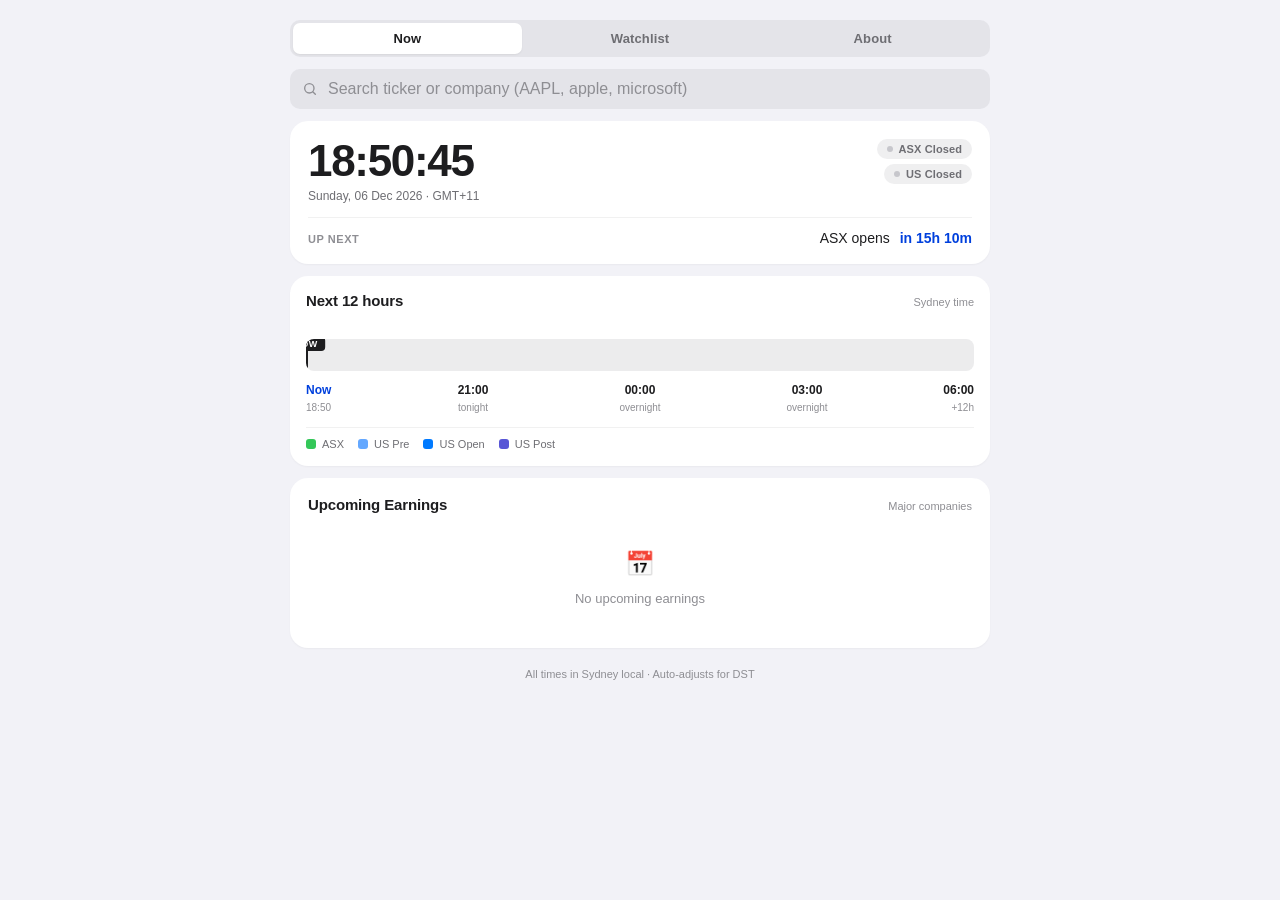
==== commit 7418e7ff: "Add files via upload" ====
--- a/index.html
+++ b/index.html
@@ -1,5 +1,5 @@
 <!DOCTYPE html>
-<html lang="zh-CN">
+<html lang="en">
 <head>
 <meta charset="UTF-8" />
 <meta name="viewport" content="width=device-width, initial-scale=1.0, viewport-fit=cover" />
@@ -13,13 +13,26 @@
 <div class="wrap">
 
   <nav class="tabs">
-    <a href="index.html" class="is-current">现在</a>
-    <a href="search.html">搜索</a>
-    <a href="about.html">说明</a>
+    <a href="index.html" class="is-current">Now</a>
+    <a href="favourites.html">Watchlist</a>
+    <a href="about.html">About</a>
   </nav>
 
-  <!-- Hero: clock + status combined -->
-  <div class="card hero">
+  <!-- Search box -->
+  <div class="search-wrap">
+    <svg class="search-icon" viewBox="0 0 24 24" fill="none" stroke="currentColor" stroke-width="2" stroke-linecap="round" stroke-linejoin="round">
+      <circle cx="11" cy="11" r="7"/>
+      <path d="m20 20-3.5-3.5"/>
+    </svg>
+    <input type="text" id="search-input" class="search-input" placeholder="Search ticker or company (AAPL, apple, microsoft)" autocomplete="off" autocorrect="off" spellcheck="false" />
+    <button id="search-clear" class="search-clear" aria-label="Clear">✕</button>
+  </div>
+
+  <!-- Search results dropdown (hidden until typing) -->
+  <div class="search-results is-hidden" id="search-results"></div>
+
+  <!-- Hero: clock + status -->
+  <div class="card">
     <div class="hero-top">
       <div>
         <div class="hero-clock" id="clock">––:––:––</div>
@@ -37,7 +50,7 @@
       </div>
     </div>
     <div class="hero-next">
-      <span class="hero-next-label">接下来</span>
+      <span class="hero-next-label">Up Next</span>
       <span class="hero-next-text">
         <span id="next-event">––</span>
         <span class="countdown" id="next-countdown">––</span>
@@ -48,34 +61,34 @@
   <!-- Timeline -->
   <div class="card tl-card">
     <div class="card-head">
-      <h3 class="card-title">未来 12 小时</h3>
-      <span class="card-sub">悉尼时间</span>
+      <h3 class="card-title">Next 12 hours</h3>
+      <span class="card-sub">Sydney time</span>
     </div>
     <div class="tl-stage">
       <div class="tl-bar" id="tl-bar">
         <span class="tl-now"></span>
-        <span class="tl-now-label">现在</span>
+        <span class="tl-now-label">NOW</span>
       </div>
       <div class="tl-axis" id="tl-axis"></div>
     </div>
     <div class="tl-legend">
       <span class="tl-legend-item"><span class="legend-swatch" style="background: var(--green-soft)"></span>ASX</span>
-      <span class="tl-legend-item"><span class="legend-swatch" style="background: var(--blue-soft)"></span>美股盘前</span>
-      <span class="tl-legend-item"><span class="legend-swatch" style="background: var(--blue)"></span>美股开盘</span>
-      <span class="tl-legend-item"><span class="legend-swatch" style="background: var(--indigo)"></span>美股盘后</span>
-    </div>
-  </div>
-
-  <!-- Unified 7-day agenda: favs + major earnings + macro events -->
+      <span class="tl-legend-item"><span class="legend-swatch" style="background: var(--blue-soft)"></span>US Pre</span>
+      <span class="tl-legend-item"><span class="legend-swatch" style="background: var(--blue)"></span>US Open</span>
+      <span class="tl-legend-item"><span class="legend-swatch" style="background: var(--indigo)"></span>US Post</span>
+    </div>
+  </div>
+
+  <!-- Upcoming earnings -->
   <div class="card">
     <div class="card-head">
-      <h3 class="card-title">接下来 7 天</h3>
-      <span class="card-sub" id="agenda-sub">悉尼时间</span>
-    </div>
-    <div id="agenda-7"></div>
-  </div>
-
-  <p class="foot">所有时间均为悉尼当地时间 · 自动适配夏令时</p>
+      <h3 class="card-title" id="agenda-title">Upcoming Earnings</h3>
+      <span class="card-sub" id="agenda-sub">Sydney time</span>
+    </div>
+    <div id="agenda"></div>
+  </div>
+
+  <p class="foot">All times in Sydney local · Auto-adjusts for DST</p>
 
 </div>
 
@@ -96,12 +109,10 @@
     const now = new Date();
     const sydP = M.partsInTz(M.SYD, now);
 
-    // Clock
     document.getElementById('clock').textContent = M.fmtClockHMS(sydP);
     document.getElementById('date').textContent =
-      M.DAY_LONG_EN[sydP.dayIdx] + ', ' + sydP.day + ' ' + sydP.month + ' ' + sydP.year + ' · ' + sydP.timeZoneName;
-
-    // Status pills
+      M.DAY_LONG[sydP.dayIdx] + ', ' + sydP.day + ' ' + sydP.month + ' ' + sydP.year + ' · ' + sydP.timeZoneName;
+
     const asxSt = M.asxStatusText(now);
     const usSt = M.usStatusText(now);
     applyPill(document.getElementById('asx-pill'), asxSt.state);
@@ -109,62 +120,142 @@
     document.getElementById('asx-detail').textContent = asxSt.text;
     document.getElementById('us-detail').textContent = usSt.text;
 
-    // Up next
     const nx = M.findNextEvent(now);
     if (nx) {
       document.getElementById('next-event').textContent = nx.label;
       document.getElementById('next-countdown').textContent = M.fmtCountdown(nx.time - now);
     }
 
-    // Timeline (rebuild every minute)
     const minuteKey = Math.floor(now.getTime() / 60000);
     if (minuteKey !== lastTimelineMinute) {
       M.renderTimeline(now, document.getElementById('tl-bar'), document.getElementById('tl-axis'), 12);
       lastTimelineMinute = minuteKey;
     }
 
-    // Agenda (rebuild every 5 minutes is plenty)
     const agendaKey = Math.floor(now.getTime() / (5 * 60000));
     if (agendaKey !== lastAgendaMinute) {
       renderAgenda();
       lastAgendaMinute = agendaKey;
     }
 
-    // Tab title
     let tab = '';
-    if (asxSt.state === 'on' && usSt.state === 'on') tab = 'ASX & US 开市';
-    else if (asxSt.state === 'on') tab = 'ASX 开市';
-    else if (usSt.state === 'on') tab = '美股开市';
-    else if (usSt.state === 'soon') tab = '美股 ' + usSt.text;
+    if (asxSt.state === 'on' && usSt.state === 'on') tab = 'ASX & US Open';
+    else if (asxSt.state === 'on') tab = 'ASX Open';
+    else if (usSt.state === 'on') tab = 'US Open';
+    else if (usSt.state === 'soon') tab = 'US ' + usSt.text;
     else if (asxSt.state === 'soon') tab = 'ASX ' + asxSt.text;
-    else tab = '休市';
+    else tab = 'Closed';
     document.title = tab + ' · Markets';
   }
 
   function renderAgenda() {
     const now = new Date();
-    const items = M.buildAgenda(now, { days: 7, includeMinor: false });
-    const container = document.getElementById('agenda-7');
-    M.renderAgendaItems(items, container, {
-      limit: 12,
+    const result = M.buildAgenda(now, { minItems: 5, maxItems: 12 });
+    M.renderAgendaItems(result.items, document.getElementById('agenda'), {
       showFavBtn: true,
       onChange: renderAgenda,
-      emptyMsg: '未来 7 天暂无重要事件'
+      emptyMsg: 'No upcoming earnings'
     });
 
-    // Update sub label
+    const titleEl = document.getElementById('agenda-title');
+    const subEl = document.getElementById('agenda-sub');
+
+    if (result.items.length === 0) {
+      titleEl.textContent = 'Upcoming Earnings';
+      subEl.textContent = '—';
+    } else if (result.days <= 7) {
+      titleEl.textContent = 'Next 7 days';
+    } else {
+      titleEl.textContent = 'Next ' + result.days + ' days';
+    }
+
     const favs = M.getFavourites();
-    const subEl = document.getElementById('agenda-sub');
     if (favs.length > 0) {
-      subEl.textContent = '⭐ ' + favs.length + ' 只关注';
+      subEl.textContent = '★ ' + favs.length + ' watching';
     } else {
-      subEl.textContent = '主流公司 + 宏观';
-    }
-  }
+      subEl.textContent = 'Major companies';
+    }
+  }
+
+  // ── Search (live, on top of page) ──
+  const searchInput = document.getElementById('search-input');
+  const searchClear = document.getElementById('search-clear');
+  const searchResults = document.getElementById('search-results');
+  let searchTimer = null;
+
+  function renderSearchResults(query) {
+    const q = (query || '').trim();
+    if (!q) {
+      searchResults.classList.add('is-hidden');
+      return;
+    }
+
+    const matches = M.searchEntries(q, { limit: 20 });
+    searchResults.classList.remove('is-hidden');
+
+    if (matches.length === 0) {
+      searchResults.innerHTML = '<div class="search-empty">No matches found<br><span style="font-size:11px;">Not all companies are in the next 180 days</span></div>';
+      return;
+    }
+
+    // Convert search results to agenda items
+    const items = matches.map(e => ({
+      sydDate: M.partsInTz(M.SYD, new Date(0)) && (function(){
+        // Reconstruct sydDate from ny components
+        const d = new Date();
+        // Use library's nyWallToDate helper indirectly via nextEarningsFor
+        const next = M.nextEarningsFor(e.s);
+        return next ? next.sydDate : null;
+      })(),
+      symbol: e.s,
+      name: e.n,
+      type: e.t,
+      major: !!e.maj,
+      favourite: M.isFavourite(e.s),
+    })).filter(it => it.sydDate);
+
+    M.renderAgendaItems(items, searchResults, {
+      showFavBtn: true,
+      onChange: () => {
+        renderSearchResults(searchInput.value);
+        renderAgenda();
+      }
+    });
+  }
+
+  searchInput.addEventListener('input', () => {
+    searchClear.classList.toggle('is-visible', searchInput.value.length > 0);
+    clearTimeout(searchTimer);
+    searchTimer = setTimeout(() => renderSearchResults(searchInput.value), 100);
+  });
+  searchClear.addEventListener('click', () => {
+    searchInput.value = '';
+    searchClear.classList.remove('is-visible');
+    renderSearchResults('');
+    searchInput.focus();
+  });
+
+  // Hide search results when clicking outside
+  document.addEventListener('click', (e) => {
+    if (!searchInput.contains(e.target) && !searchResults.contains(e.target) && !searchClear.contains(e.target)) {
+      // Don't hide; user might be reading. Only hide on Escape.
+    }
+  });
+  searchInput.addEventListener('keydown', (e) => {
+    if (e.key === 'Escape') {
+      searchInput.value = '';
+      searchClear.classList.remove('is-visible');
+      renderSearchResults('');
+      searchInput.blur();
+    }
+  });
 
   update();
   setInterval(update, 1000);
-  M.onEarningsUpdate(renderAgenda);
+  M.onEarningsUpdate(() => {
+    renderAgenda();
+    if (searchInput.value.trim()) renderSearchResults(searchInput.value);
+  });
 })();
 </script>
 </body>
--- a/style.css
+++ b/style.css
@@ -22,14 +22,10 @@
   --blue-text: #0040dd;
 
   --indigo: #5856d6;
-  --indigo-bg: rgba(88, 86, 214, 0.14);
-  --indigo-text: #3934a3;
 
   --yellow: #ffcc00;
   --yellow-bg: rgba(255, 204, 0, 0.18);
 
-  --red: #ff3b30;
-  --red-bg: rgba(255, 59, 48, 0.14);
   --red-text: #c0392b;
 
   --gray-bg: rgba(120, 120, 128, 0.12);
@@ -59,12 +55,8 @@
     --blue-bg: rgba(10, 132, 255, 0.20);
     --blue-text: #64d2ff;
     --indigo: #5e5ce6;
-    --indigo-bg: rgba(94, 92, 230, 0.22);
-    --indigo-text: #a8a6ff;
     --yellow: #ffd60a;
     --yellow-bg: rgba(255, 214, 10, 0.22);
-    --red: #ff453a;
-    --red-bg: rgba(255, 69, 58, 0.18);
     --red-text: #ff453a;
     --gray-bg: rgba(120, 120, 128, 0.32);
     --gray-text: rgba(235, 235, 245, 0.6);
@@ -77,7 +69,7 @@
 * { box-sizing: border-box; -webkit-tap-highlight-color: transparent; }
 html, body { margin: 0; padding: 0; }
 body {
-  font-family: -apple-system, BlinkMacSystemFont, "SF Pro Display", "SF Pro Text", "PingFang SC", "Helvetica Neue", "Segoe UI", Roboto, sans-serif;
+  font-family: -apple-system, BlinkMacSystemFont, "SF Pro Display", "SF Pro Text", "Helvetica Neue", "Segoe UI", Roboto, sans-serif;
   -webkit-font-smoothing: antialiased;
   -moz-osx-font-smoothing: grayscale;
   background: var(--bg);
@@ -97,7 +89,7 @@
   background: var(--gray-bg);
   border-radius: 10px;
   padding: 3px;
-  margin: 0 0 16px;
+  margin: 0 0 12px;
 }
 .tabs a {
   flex: 1;
@@ -116,21 +108,113 @@
   box-shadow: 0 1px 2px rgba(0,0,0,0.06);
 }
 
+/* ─── Search box (compact, sits above hero) ─── */
+.search-wrap {
+  position: relative;
+  margin-bottom: 12px;
+}
+.search-input {
+  width: 100%;
+  padding: 11px 16px 11px 38px;
+  font-size: 16px;
+  font-family: inherit;
+  color: var(--text-1);
+  background: var(--input-bg);
+  border: none;
+  border-radius: 10px;
+  outline: none;
+  -webkit-appearance: none;
+  appearance: none;
+}
+.search-input::placeholder { color: var(--text-3); }
+.search-input:focus {
+  box-shadow: 0 0 0 3px var(--blue-bg);
+}
+.search-icon {
+  position: absolute;
+  left: 12px;
+  top: 50%;
+  transform: translateY(-50%);
+  width: 16px; height: 16px;
+  color: var(--text-3);
+  pointer-events: none;
+}
+.search-clear {
+  position: absolute;
+  right: 8px;
+  top: 50%;
+  transform: translateY(-50%);
+  width: 24px; height: 24px;
+  border: none;
+  background: rgba(120, 120, 128, 0.4);
+  color: var(--card);
+  border-radius: 50%;
+  font-size: 11px;
+  cursor: pointer;
+  display: none;
+  align-items: center; justify-content: center;
+}
+.search-clear.is-visible { display: flex; }
+
+/* Search results dropdown (overlays page when active) */
+.search-results {
+  background: var(--card);
+  border-radius: 14px;
+  margin: -8px 0 12px;
+  padding: 8px;
+  box-shadow: var(--shadow);
+  max-height: 60vh;
+  overflow-y: auto;
+}
+.search-results.is-hidden { display: none; }
+.search-result-item {
+  display: flex;
+  align-items: center;
+  gap: 12px;
+  padding: 10px 8px;
+  border-radius: 8px;
+  cursor: pointer;
+}
+.search-result-item:hover { background: var(--input-bg); }
+.search-result-info { flex: 1; min-width: 0; }
+.search-result-sym {
+  font-size: 14px;
+  font-weight: 600;
+  color: var(--text-1);
+}
+.search-result-name {
+  font-size: 12px;
+  color: var(--text-2);
+  margin-top: 1px;
+  overflow: hidden;
+  text-overflow: ellipsis;
+  white-space: nowrap;
+}
+.search-result-when {
+  font-size: 12px;
+  color: var(--text-3);
+  font-variant-numeric: tabular-nums;
+  text-align: right;
+  flex: none;
+  white-space: nowrap;
+}
+.search-empty {
+  text-align: center;
+  color: var(--text-3);
+  font-size: 13px;
+  padding: 16px;
+}
+
 /* ─── Card base ─── */
 .card {
   background: var(--card);
   border-radius: 18px;
-  padding: 20px;
+  padding: 18px;
   margin-bottom: 12px;
   box-shadow: var(--shadow);
 }
 
 /* ─── Hero: clock + status combined ─── */
-.hero {
-  display: flex;
-  flex-direction: column;
-  gap: 14px;
-}
 .hero-top {
   display: flex;
   align-items: flex-start;
@@ -138,16 +222,16 @@
   gap: 12px;
 }
 .hero-clock {
-  font-size: 48px;
-  font-weight: 600;
-  letter-spacing: -0.035em;
+  font-size: 44px;
+  font-weight: 600;
+  letter-spacing: -0.03em;
   font-variant-numeric: tabular-nums;
   line-height: 1;
   margin: 0;
   color: var(--text-1);
 }
 .hero-date {
-  font-size: 13px;
+  font-size: 12px;
   color: var(--text-2);
   margin: 6px 0 0;
   font-variant-numeric: tabular-nums;
@@ -155,11 +239,9 @@
 .hero-status {
   display: flex;
   flex-direction: column;
-  gap: 6px;
+  gap: 5px;
   align-items: flex-end;
   flex: none;
-  text-align: right;
-  padding-top: 4px;
 }
 .status-pill {
   display: inline-flex;
@@ -205,20 +287,20 @@
   display: flex;
   align-items: baseline;
   justify-content: space-between;
-  padding-top: 14px;
+  margin-top: 14px;
+  padding-top: 12px;
   border-top: 0.5px solid var(--divider);
   gap: 12px;
-  flex-wrap: wrap;
 }
 .hero-next-label {
   font-size: 11px;
   font-weight: 600;
-  letter-spacing: 0.08em;
+  letter-spacing: 0.05em;
   text-transform: uppercase;
   color: var(--text-3);
 }
 .hero-next-text {
-  font-size: 15px;
+  font-size: 14px;
   color: var(--text-1);
   font-weight: 500;
 }
@@ -229,18 +311,16 @@
 }
 
 /* ─── Timeline ─── */
-.tl-card {
-  padding: 18px 18px 14px;
-}
+.tl-card { padding: 16px; }
 .tl-stage {
   position: relative;
-  padding-top: 22px;
+  padding-top: 18px;
 }
 .tl-bar {
   position: relative;
-  height: 36px;
+  height: 32px;
   background: var(--closed-track);
-  border-radius: 9px;
+  border-radius: 8px;
   overflow: hidden;
 }
 .tl-seg {
@@ -248,11 +328,10 @@
   top: 0; bottom: 0;
   display: flex;
   align-items: center;
-  padding: 0 10px;
+  padding: 0 9px;
   overflow: hidden;
   font-size: 11px;
   font-weight: 600;
-  letter-spacing: 0.02em;
   color: rgba(255,255,255,0.95);
   white-space: nowrap;
 }
@@ -267,7 +346,7 @@
 
 .tl-now {
   position: absolute;
-  top: -8px; bottom: -8px;
+  top: -6px; bottom: -6px;
   left: 0;
   width: 2px;
   background: var(--text-1);
@@ -283,16 +362,14 @@
   border-radius: 50%;
   background: var(--text-1);
 }
-
-/* Now label sits above the bar */
 .tl-now-label {
   position: absolute;
   top: -2px;
   left: 0;
   transform: translateX(-50%);
-  font-size: 10px;
+  font-size: 9px;
   font-weight: 700;
-  letter-spacing: 0.08em;
+  letter-spacing: 0.06em;
   color: var(--card);
   background: var(--text-1);
   padding: 2px 7px;
@@ -300,11 +377,10 @@
   z-index: 6;
 }
 
-/* Axis with bigger labels */
 .tl-axis {
   position: relative;
-  margin: 14px 0 0;
-  height: 36px;
+  margin: 12px 0 0;
+  height: 32px;
   font-variant-numeric: tabular-nums;
 }
 .tl-axis-tick {
@@ -318,10 +394,9 @@
 .tl-axis-tick.is-edge:last-child { transform: translateX(-100%); text-align: right; }
 .tl-axis-tick .num {
   display: block;
-  font-size: 13px;
-  font-weight: 600;
-  color: var(--text-1);
-  letter-spacing: -0.01em;
+  font-size: 12px;
+  font-weight: 600;
+  color: var(--text-1);
 }
 .tl-axis-tick .lbl {
   display: block;
@@ -329,16 +404,15 @@
   color: var(--text-3);
   font-weight: 500;
   margin-top: 2px;
-  letter-spacing: 0.02em;
 }
 .tl-axis-tick.is-now .num { color: var(--blue-text); }
 
 .tl-legend {
   display: flex;
   flex-wrap: wrap;
-  gap: 10px 14px;
+  gap: 8px 14px;
   margin: 12px 0 0;
-  padding: 12px 0 0;
+  padding: 10px 0 0;
   border-top: 0.5px solid var(--divider);
   font-size: 11px;
   color: var(--text-2);
@@ -346,12 +420,12 @@
 .tl-legend-item { display: inline-flex; align-items: center; gap: 6px; }
 .legend-swatch { width: 10px; height: 10px; border-radius: 3px; flex: none; }
 
-/* ─── Card head (used everywhere) ─── */
+/* ─── Card head ─── */
 .card-head {
   display: flex;
   align-items: baseline;
   justify-content: space-between;
-  margin: 0 0 14px;
+  margin: 0 0 12px;
   gap: 12px;
 }
 .card-title {
@@ -363,10 +437,10 @@
 }
 .card-sub { font-size: 11px; color: var(--text-3); font-weight: 500; }
 
-/* ─── Unified agenda (earnings + macro + favourites) ─── */
+/* ─── Agenda items (cleaner, no big icons) ─── */
 .ag-item {
   display: grid;
-  grid-template-columns: auto 1fr auto;
+  grid-template-columns: 1fr auto auto;
   gap: 12px;
   align-items: center;
   padding: 12px 0;
@@ -374,90 +448,64 @@
 }
 .ag-item:first-child { padding-top: 4px; border-top: 0; }
 
-.ag-icon {
-  width: 32px; height: 32px;
-  border-radius: 9px;
-  display: flex;
-  align-items: center;
-  justify-content: center;
+.ag-info { min-width: 0; }
+.ag-row1 {
+  display: flex;
+  align-items: baseline;
+  gap: 8px;
+  flex-wrap: wrap;
+}
+.ag-sym {
+  font-size: 15px;
+  font-weight: 700;
+  color: var(--text-1);
+  letter-spacing: -0.01em;
+}
+.ag-sym.is-fav::before {
+  content: '★';
+  color: var(--yellow);
+  margin-right: 4px;
   font-size: 13px;
-  font-weight: 700;
-  flex: none;
-  letter-spacing: -0.01em;
-}
-.ag-icon.is-major {
-  background: var(--blue-bg);
-  color: var(--blue-text);
-}
-.ag-icon.is-minor {
-  background: var(--gray-bg);
-  color: var(--gray-text);
-}
-.ag-icon.is-fav {
-  background: var(--yellow-bg);
-  color: #a07b00;
-}
-.ag-icon.is-macro {
-  background: var(--indigo-bg);
-  color: var(--indigo-text);
-}
-.ag-icon-text {
-  font-size: 11px;
-  font-weight: 700;
-}
-
-.ag-info { min-width: 0; }
-.ag-title {
-  font-size: 14px;
-  font-weight: 600;
-  color: var(--text-1);
-  letter-spacing: -0.01em;
-  white-space: nowrap;
+  display: inline-block;
+}
+.ag-name {
+  font-size: 13px;
+  color: var(--text-2);
+  font-weight: 400;
   overflow: hidden;
   text-overflow: ellipsis;
-}
-.ag-title-name {
-  color: var(--text-2);
-  font-weight: 400;
-  margin-left: 6px;
-  font-size: 13px;
-}
-.ag-meta {
-  font-size: 12px;
-  color: var(--text-3);
-  margin-top: 2px;
-  font-variant-numeric: tabular-nums;
-}
-.ag-meta-tag {
+  white-space: nowrap;
+  max-width: 220px;
+}
+.ag-tag {
   display: inline-block;
-  padding: 1px 6px;
+  font-size: 10px;
+  padding: 2px 7px;
   background: var(--gray-bg);
   color: var(--gray-text);
   border-radius: 4px;
-  font-size: 10px;
-  font-weight: 600;
-  margin-left: 6px;
-  vertical-align: 1px;
-}
-.ag-meta-tag.is-major {
-  background: var(--blue-bg);
-  color: var(--blue-text);
-}
-.ag-meta-tag.is-macro {
-  background: var(--indigo-bg);
-  color: var(--indigo-text);
+  font-weight: 600;
+  margin-top: 4px;
+  letter-spacing: 0.02em;
 }
 
 .ag-when {
   font-size: 12px;
-  color: var(--text-3);
+  color: var(--text-2);
   font-variant-numeric: tabular-nums;
   text-align: right;
   white-space: nowrap;
   flex: none;
-}
-.ag-when.is-soon { color: var(--orange-text); font-weight: 600; }
-.ag-when.is-imminent { color: var(--red-text); font-weight: 700; }
+  line-height: 1.4;
+}
+.ag-when-rel {
+  display: block;
+  font-size: 11px;
+  color: var(--text-3);
+  margin-top: 2px;
+}
+.ag-when.is-soon .ag-when-rel { color: var(--orange-text); font-weight: 600; }
+.ag-when.is-imminent .ag-when-rel { color: var(--red-text); font-weight: 700; }
 
 .fav-btn {
   width: 32px; height: 32px;
@@ -491,55 +539,7 @@
   padding: 20px 16px;
   line-height: 1.6;
 }
-.empty-icon { font-size: 26px; margin-bottom: 6px; }
-
-/* ─── Search box ─── */
-.search-wrap {
-  position: relative;
-  margin-bottom: 14px;
-}
-.search-input {
-  width: 100%;
-  padding: 12px 16px 12px 40px;
-  font-size: 17px;
-  font-family: inherit;
-  color: var(--text-1);
-  background: var(--input-bg);
-  border: none;
-  border-radius: 11px;
-  outline: none;
-  -webkit-appearance: none;
-  appearance: none;
-}
-.search-input::placeholder { color: var(--text-3); }
-.search-input:focus {
-  box-shadow: 0 0 0 3px var(--blue-bg);
-}
-.search-icon {
-  position: absolute;
-  left: 12px;
-  top: 50%;
-  transform: translateY(-50%);
-  width: 18px; height: 18px;
-  color: var(--text-3);
-  pointer-events: none;
-}
-.search-clear {
-  position: absolute;
-  right: 8px;
-  top: 50%;
-  transform: translateY(-50%);
-  width: 26px; height: 26px;
-  border: none;
-  background: rgba(120, 120, 128, 0.4);
-  color: var(--card);
-  border-radius: 50%;
-  font-size: 12px;
-  cursor: pointer;
-  display: none;
-  align-items: center; justify-content: center;
-}
-.search-clear.is-visible { display: flex; }
+.empty-icon { font-size: 24px; margin-bottom: 6px; }
 
 .foot {
   font-size: 11px;
@@ -570,22 +570,19 @@
 /* Mobile tweaks */
 @media (max-width: 480px) {
   body { padding: 16px 12px max(28px, env(safe-area-inset-bottom)); }
-  .card { padding: 16px; border-radius: 14px; }
-  .tl-card { padding: 14px 14px 12px; }
-  .hero-clock { font-size: 42px; }
-  .hero-status { gap: 5px; }
-  .status-pill { padding: 3px 8px; font-size: 10px; }
+  .card { padding: 15px; border-radius: 14px; }
+  .tl-card { padding: 13px; }
+  .hero-clock { font-size: 38px; }
   .ag-item { gap: 10px; padding: 11px 0; }
-  .ag-icon { width: 30px; height: 30px; font-size: 11px; }
-  .ag-title { font-size: 13px; }
-  .ag-title-name { font-size: 12px; }
+  .ag-sym { font-size: 14px; }
+  .ag-name { font-size: 12px; max-width: 140px; }
   .ag-when { font-size: 11px; }
-  .tl-axis-tick .num { font-size: 12px; }
-}
-
-/* Very narrow (< 360px iPhone SE etc) */
+  .tl-axis-tick .num { font-size: 11px; }
+  .search-input { font-size: 16px; }  /* prevents iOS zoom */
+}
+
 @media (max-width: 360px) {
-  .hero-clock { font-size: 36px; }
-  .hero-top { flex-direction: column; gap: 10px; }
-  .hero-status { align-items: flex-start; }
-}
+  .hero-clock { font-size: 34px; }
+  .hero-top { flex-direction: column; gap: 8px; }
+  .hero-status { align-items: flex-start; flex-direction: row; }
+}
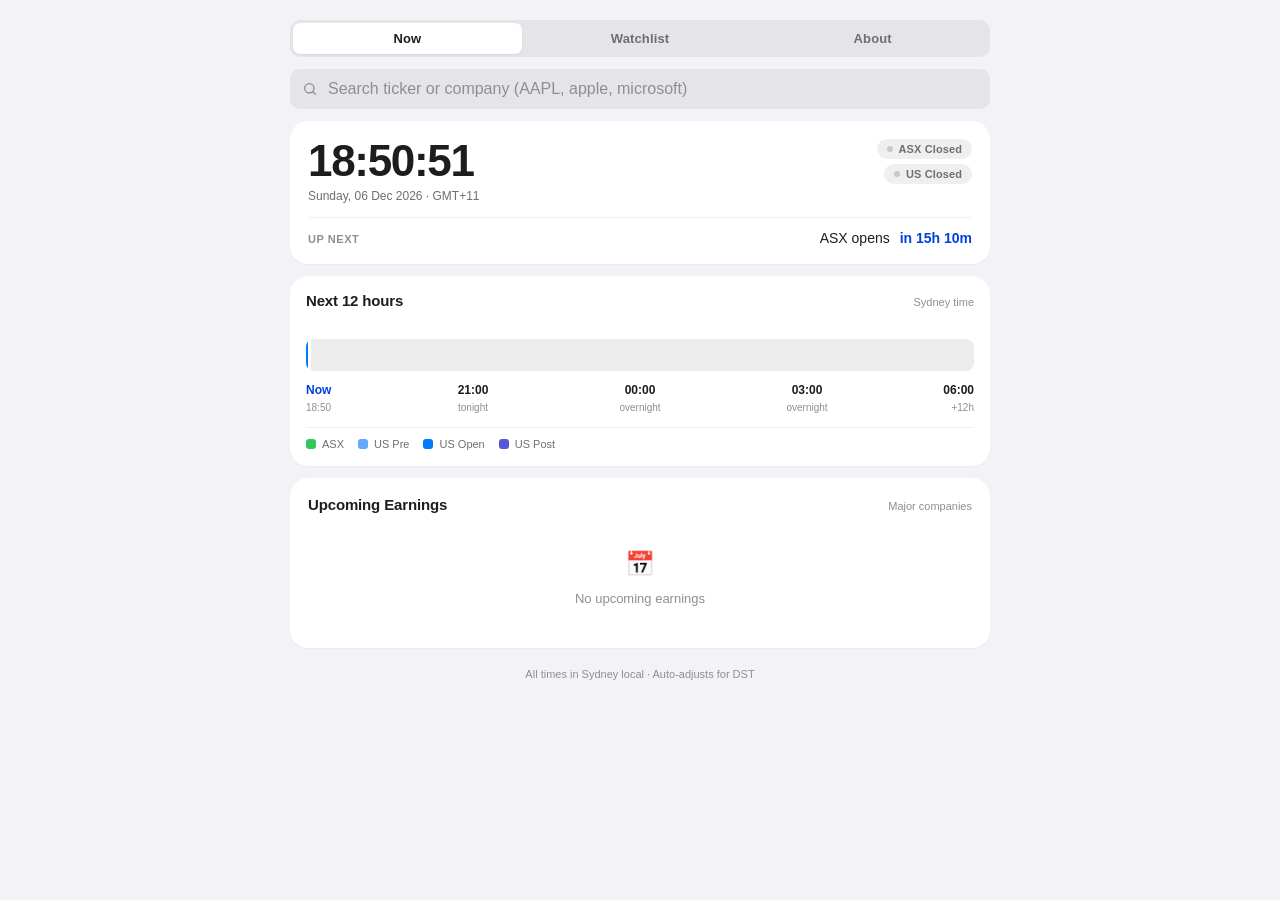
==== commit dde20eec: "Add files via upload" ====
--- a/index.html
+++ b/index.html
@@ -67,7 +67,6 @@
     <div class="tl-stage">
       <div class="tl-bar" id="tl-bar">
         <span class="tl-now"></span>
-        <span class="tl-now-label">NOW</span>
       </div>
       <div class="tl-axis" id="tl-axis"></div>
     </div>
--- a/style.css
+++ b/style.css
@@ -346,35 +346,29 @@
 
 .tl-now {
   position: absolute;
-  top: -6px; bottom: -6px;
+  top: -10px; bottom: -10px;
   left: 0;
   width: 2px;
-  background: var(--text-1);
+  background: var(--blue);
   z-index: 5;
   border-radius: 2px;
+  box-shadow: 0 0 0 3px rgba(255, 255, 255, 0.95);
 }
 .tl-now::before {
   content: '';
   position: absolute;
-  top: -3px;
-  left: -3px;
-  width: 8px; height: 8px;
+  bottom: -4px;
+  left: -4px;
+  width: 10px; height: 10px;
   border-radius: 50%;
-  background: var(--text-1);
-}
-.tl-now-label {
-  position: absolute;
-  top: -2px;
-  left: 0;
-  transform: translateX(-50%);
-  font-size: 9px;
-  font-weight: 700;
-  letter-spacing: 0.06em;
-  color: var(--card);
-  background: var(--text-1);
-  padding: 2px 7px;
-  border-radius: 4px;
-  z-index: 6;
+  background: var(--blue);
+  border: 2px solid var(--card);
+  box-sizing: content-box;
+}
+@media (prefers-color-scheme: dark) {
+  .tl-now {
+    box-shadow: 0 0 0 3px rgba(28, 28, 30, 0.95);
+  }
 }
 
 .tl-axis {
@@ -437,7 +431,90 @@
 }
 .card-sub { font-size: 11px; color: var(--text-3); font-weight: 500; }
 
-/* ─── Agenda items (cleaner, no big icons) ─── */
+/* ─── Agenda items (grouped by date+session) ─── */
+.ag-group {
+  padding: 14px 0;
+  border-top: 0.5px solid var(--divider);
+}
+.ag-group:first-child { padding-top: 4px; border-top: 0; }
+
+.ag-group-head {
+  display: flex;
+  align-items: baseline;
+  justify-content: space-between;
+  margin-bottom: 8px;
+  gap: 8px;
+}
+.ag-group-when {
+  font-size: 13px;
+  font-weight: 700;
+  color: var(--text-1);
+  font-variant-numeric: tabular-nums;
+  letter-spacing: -0.005em;
+}
+.ag-group-when-rel {
+  font-weight: 500;
+  color: var(--text-3);
+  font-size: 12px;
+  margin-left: 6px;
+}
+.ag-group-when.is-soon .ag-group-when-rel { color: var(--orange-text); font-weight: 700; }
+.ag-group-when.is-imminent .ag-group-when-rel { color: var(--red-text); font-weight: 700; }
+.ag-group-tag {
+  display: inline-block;
+  font-size: 10px;
+  padding: 2px 7px;
+  background: var(--gray-bg);
+  color: var(--gray-text);
+  border-radius: 4px;
+  font-weight: 600;
+  letter-spacing: 0.02em;
+  white-space: nowrap;
+  flex: none;
+}
+
+.ag-companies {
+  display: flex;
+  flex-direction: column;
+  gap: 4px;
+}
+.ag-company {
+  display: flex;
+  align-items: center;
+  gap: 8px;
+  padding: 4px 0;
+}
+.ag-company-info {
+  flex: 1;
+  min-width: 0;
+  display: flex;
+  align-items: baseline;
+  gap: 8px;
+  flex-wrap: wrap;
+}
+.ag-company-sym {
+  font-size: 14px;
+  font-weight: 700;
+  color: var(--text-1);
+  letter-spacing: -0.01em;
+}
+.ag-company-sym.is-fav::before {
+  content: '★';
+  color: var(--yellow);
+  margin-right: 4px;
+  font-size: 12px;
+}
+.ag-company-name {
+  font-size: 13px;
+  color: var(--text-2);
+  font-weight: 400;
+  overflow: hidden;
+  text-overflow: ellipsis;
+  white-space: nowrap;
+  max-width: 220px;
+}
+
+/* Old single-row agenda kept for backwards compatibility */
 .ag-item {
   display: grid;
   grid-template-columns: 1fr auto auto;
@@ -573,12 +650,17 @@
   .card { padding: 15px; border-radius: 14px; }
   .tl-card { padding: 13px; }
   .hero-clock { font-size: 38px; }
+  .ag-group { padding: 12px 0; }
+  .ag-group-when { font-size: 12px; }
+  .ag-group-when-rel { font-size: 11px; }
+  .ag-company-sym { font-size: 13px; }
+  .ag-company-name { font-size: 12px; max-width: 150px; }
   .ag-item { gap: 10px; padding: 11px 0; }
   .ag-sym { font-size: 14px; }
   .ag-name { font-size: 12px; max-width: 140px; }
   .ag-when { font-size: 11px; }
   .tl-axis-tick .num { font-size: 11px; }
-  .search-input { font-size: 16px; }  /* prevents iOS zoom */
+  .search-input { font-size: 16px; }
 }
 
 @media (max-width: 360px) {
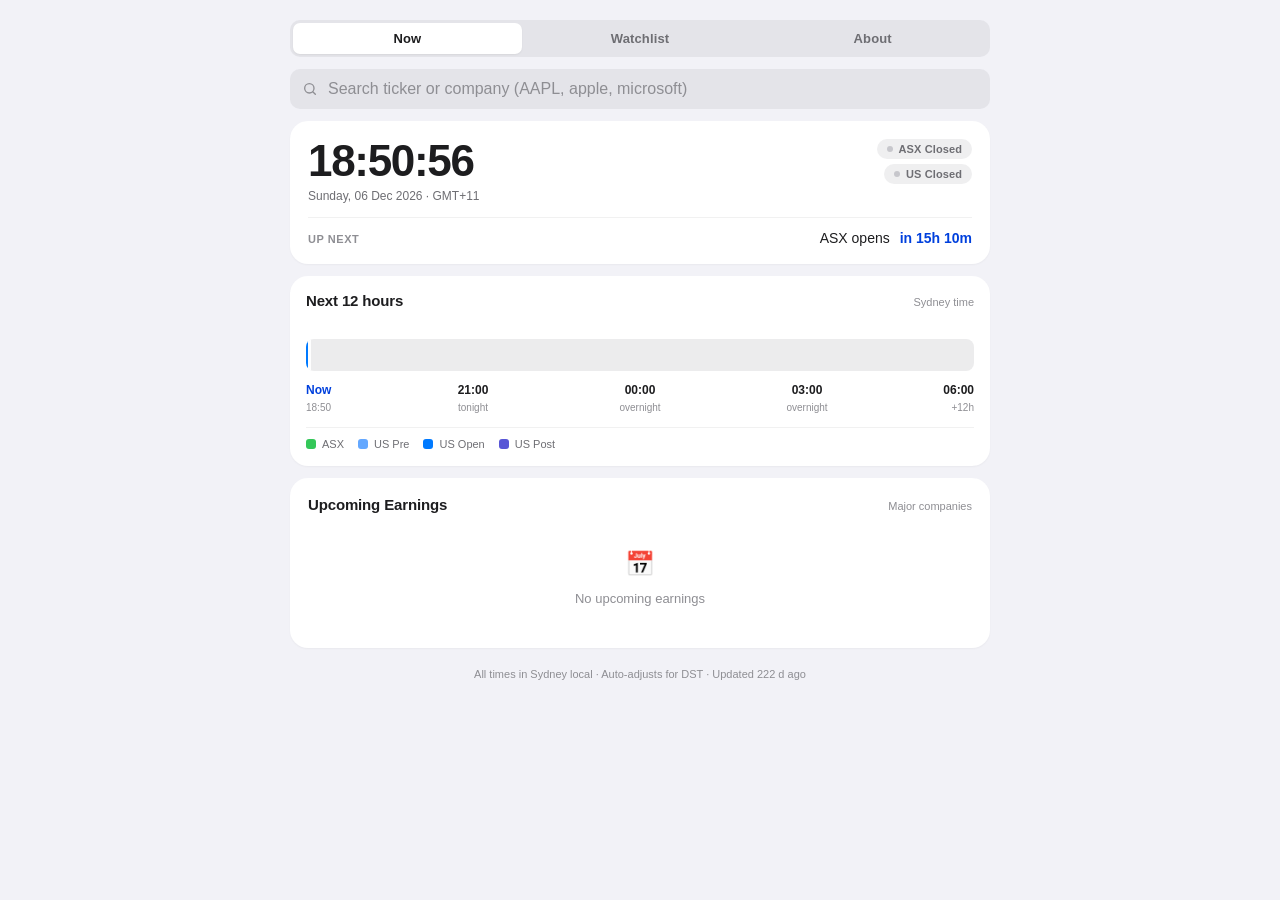
==== commit 0d0156ca: "Add files via upload" ====
--- a/index.html
+++ b/index.html
@@ -87,7 +87,7 @@
     <div id="agenda"></div>
   </div>
 
-  <p class="foot">All times in Sydney local · Auto-adjusts for DST</p>
+  <p class="foot">All times in Sydney local · Auto-adjusts for DST · <span id="updated-status">Loading…</span></p>
 
 </div>
 
@@ -254,7 +254,26 @@
   M.onEarningsUpdate(() => {
     renderAgenda();
     if (searchInput.value.trim()) renderSearchResults(searchInput.value);
-  });
+    updateStatusFooter();
+  });
+
+  function updateStatusFooter() {
+    const updated = M.getEarningsUpdatedAt();
+    const el = document.getElementById('updated-status');
+    if (!updated) {
+      el.textContent = 'Data offline';
+      return;
+    }
+    const dt = new Date(updated);
+    const ageMin = Math.floor((Date.now() - dt.getTime()) / 60000);
+    let ageText;
+    if (ageMin < 60) ageText = ageMin + ' min ago';
+    else if (ageMin < 1440) ageText = Math.floor(ageMin / 60) + ' h ago';
+    else ageText = Math.floor(ageMin / 1440) + ' d ago';
+    el.textContent = 'Updated ' + ageText;
+  }
+  updateStatusFooter();
+  setInterval(updateStatusFooter, 60000);
 })();
 </script>
 </body>
